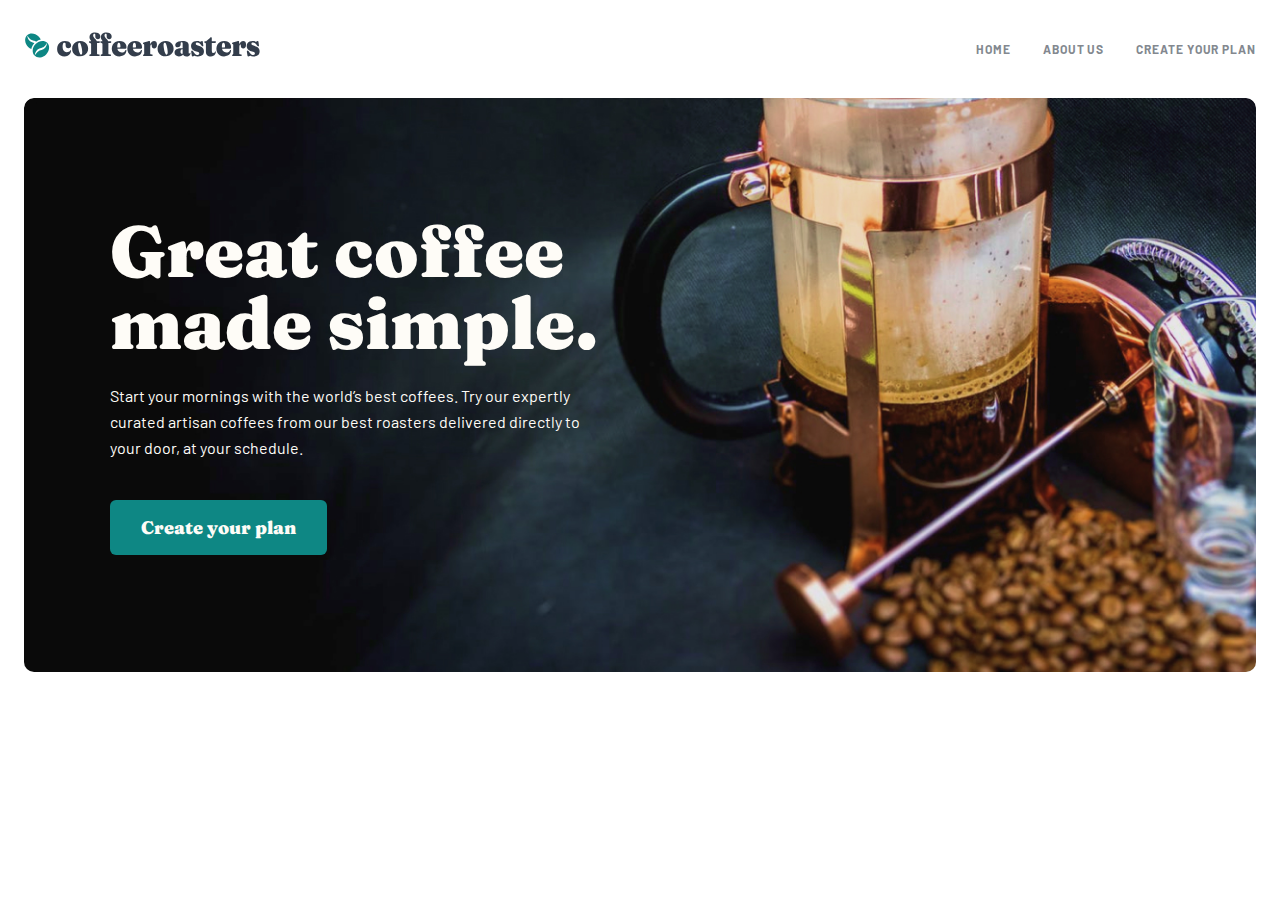
==== index.html @ de9f3d78 "Initial commit" ====
<!DOCTYPE html>
<html lang="en">
<head>
  <meta charset="UTF-8">
  <meta http-equiv="X-UA-Compatible" content="IE=edge">
  <meta name="viewport" content="width=device-width, initial-scale=1.0">
  <title>Coffeeroasters</title>
  <link rel="stylesheet" href="./css/main.css">
</head>
<body>

  <header class="site-header">
    <div class="container">
      <div class="site-header__wrapper">
        <a class="logo" href="./index.html">
          <img class="logo__img" src="./images/logo.svg"
          width="163" height="18" alt="Coffeeroasters's site logo">
        </a>

        <button class="site-header__btn"></button>
        <nav class="sitenav">
          <ul class="sitenav__list">
            <li class="sitenav__item">
              <a class="sitenav__link" href="./index.html">HOME</a>
            </li>
            <li class="sitenav__item">
              <a class="sitenav__link" href="./about.html">ABOUT US</a>
            </li>
            <li class="sitenav__item">
              <a class="sitenav__link" href="./plan.html">Create your plan</a>
            </li>
          </ul>
        </nav>
      </div>
    </div>
  </header>

  <main class="site-main">
    <section class="hero">
      <div class="container">
        <div class="hero__wrapper">
          <div class="hero__info">
            <h1 class="hero__title">
              Great coffee
              made simple.
            </h1>
            <p class="hero__text">
              Start your mornings with the world’s best coffees. Try our expertly curated artisan
              coffees from our best roasters delivered directly to your door, at your schedule.
            </p>
            <a class="hero__link" href="#">Create your plan</a>
          </div>
        </div>
      </div>
    </section>
  </main>

</body>
</html>
---- css/main.css ----
:root{
  --hero-title-cl:#FEFCF7;
  --text-cl: #333D4B;
}


/* fraunces-900 - latin */
@font-face {
  font-family: "Fraunces";
  font-weight: 900;
  src: url("../fonts/fraunces-v23-latin-900.woff2") format("woff2"), /* Chrome 26+, Opera 23+, Firefox 39+ */
  url("../fonts/fraunces-v23-latin-900.woff") format("woff"); /* Chrome 6+, Firefox 3.6+, IE 9+, Safari 5.1+ */
}

/* barlow-regular - latin */
@font-face {
  font-family: "Barlow";
  font-weight: 400;
  src: url("../fonts/barlow-v12-latin-regular.woff2") format("woff2"), /* Chrome 26+, Opera 23+, Firefox 39+ */
  url("../fonts/barlow-v12-latin-regular.woff") format("woff"); /* Chrome 6+, Firefox 3.6+, IE 9+, Safari 5.1+ */
}
/* barlow-700 - latin */
@font-face {
  font-family: "Barlow";
  font-weight: 700;
  src: url("../fonts/barlow-v12-latin-700.woff2") format("woff2"), /* Chrome 26+, Opera 23+, Firefox 39+ */
  url("../fonts/barlow-v12-latin-700.woff") format("woff"); /* Chrome 6+, Firefox 3.6+, IE 9+, Safari 5.1+ */
}

*{
  box-sizing: border-box;
}

html{
  height: 100%;
}

img{
  display: block;
  height: auto;
}

body{
  display: flex;
  flex-direction: column;
  height: 100%;
  margin: 0;
  padding: 0;
}


.visually-hidden {
  position: absolute;
  width: 1px;
  height: 1px;
  margin: -1px;
  padding: 0;
  border: 0;
  white-space: nowrap;
  clip-path: inset(100%);
  clip: rect(0 0 0 0);
  overflow: hidden;
}

/* CONTAINER */

.container{
  width: 100%;
  max-width: 1340px;
  margin: 0 auto;
  padding: 0 24px;
}

ul{
  margin: 0;
  padding: 0;
  list-style: none;
}

/* STICKY-FOOTER */
.site-main{
  flex-grow: 1;
}

/* header start */
.site-header{
  padding: 32px 0 40px 0;
}

.site-header__wrapper{
  display: flex;
  align-items: flex-end;
  justify-content: space-between;
}

.site-header__btn{
  width: 16px;
  height: 15px;
  background-image: url("../images/hamburger.svg");
  background-color: transparent;
  border: 0;
}

.sitenav{
  display: none;
}

.sitenav__list{
  display: flex;
  align-items: center;
  flex-wrap: wrap;
}

.sitenav__item:not(:last-child){
  margin-right: 32px;
}

.sitenav__link{
  font-family: "Barlow", "Arial", sans-serif;
  font-style: normal;
  font-weight: 700;
  font-size: 12px;
  line-height: 15px;
  letter-spacing: 0.923077px;
  text-transform: uppercase;
  color: #83888F;
  text-decoration: none;
}

/* header start */

.hero__wrapper{
  padding: 100px 0;
  color: var(--hero-title-cl);
  background-image: url("../images/ml-hero-bgimg.jpg");
  background-size: cover;
  border-radius: 10px;
}

.hero__info{
  text-align: center;
  max-width: 327px;
  padding:0 6px;
  margin: 0 auto;
}

.hero__title{
  margin: 0;
  margin-bottom: 24px;
  font-family: 'Fraunces', "Times New Roman", serif;
  font-weight: 900;
  font-size: 40px;
  line-height: 40px;
}

.hero__text{
  margin: 0;
  margin-bottom: 39px;
  font-family: "Barlow", "Arial", sans-serif;
  font-weight: 400;
  font-size: 15px;
  line-height: 25px;
}

.hero__link{
  display: inline-block;
  padding: 15px 31px;
  font-family: 'Fraunces', "Times New Roman", serif;
  font-weight: 900;
  font-size: 18px;
  line-height: 25px;
  color: var(--hero-title-cl);
  background-color: #0E8784;
  border-radius: 6px;
  text-decoration: none;
}

@media only screen and (min-width: 400px){
  .hero__wrapper{
    padding: 104px 0;
    background-image: url("../images/tl-hero-bgimg.jpg");
  }
}

@media only screen and (min-width: 600px){

  .hero__wrapper{
    padding: 104px 0;
    color: var(--hero-title-cl);
    background-image: url("../images/tl-hero-bgimg.jpg");
  }

  .logo__img{
    min-width: 236px;
    height: 26px;
  }

  .site-header__btn{
    display: none;
  }

  .sitenav{
    display: block;
  }

  .hero__info{
    min-width: 398px;
    margin-left: 58px;
    text-align: left;
    padding: 0;
  }

  .hero__title{
    font-size: 48px;
    line-height: 48px;
  }

}

@media only screen and (min-width: 768px){
  .hero__wrapper{
    padding: 117px 0;
    background-image: url("../images/ds-hero-bgimg.jpg");
  }

  .hero__info{
    max-width: 493px;
    margin-left: 86px;
  }

  .hero__title{
    font-size: 72px;
    line-height: 72px;
  }

  .hero__text{
    font-size: 16px;
    line-height: 26px;
  }
}
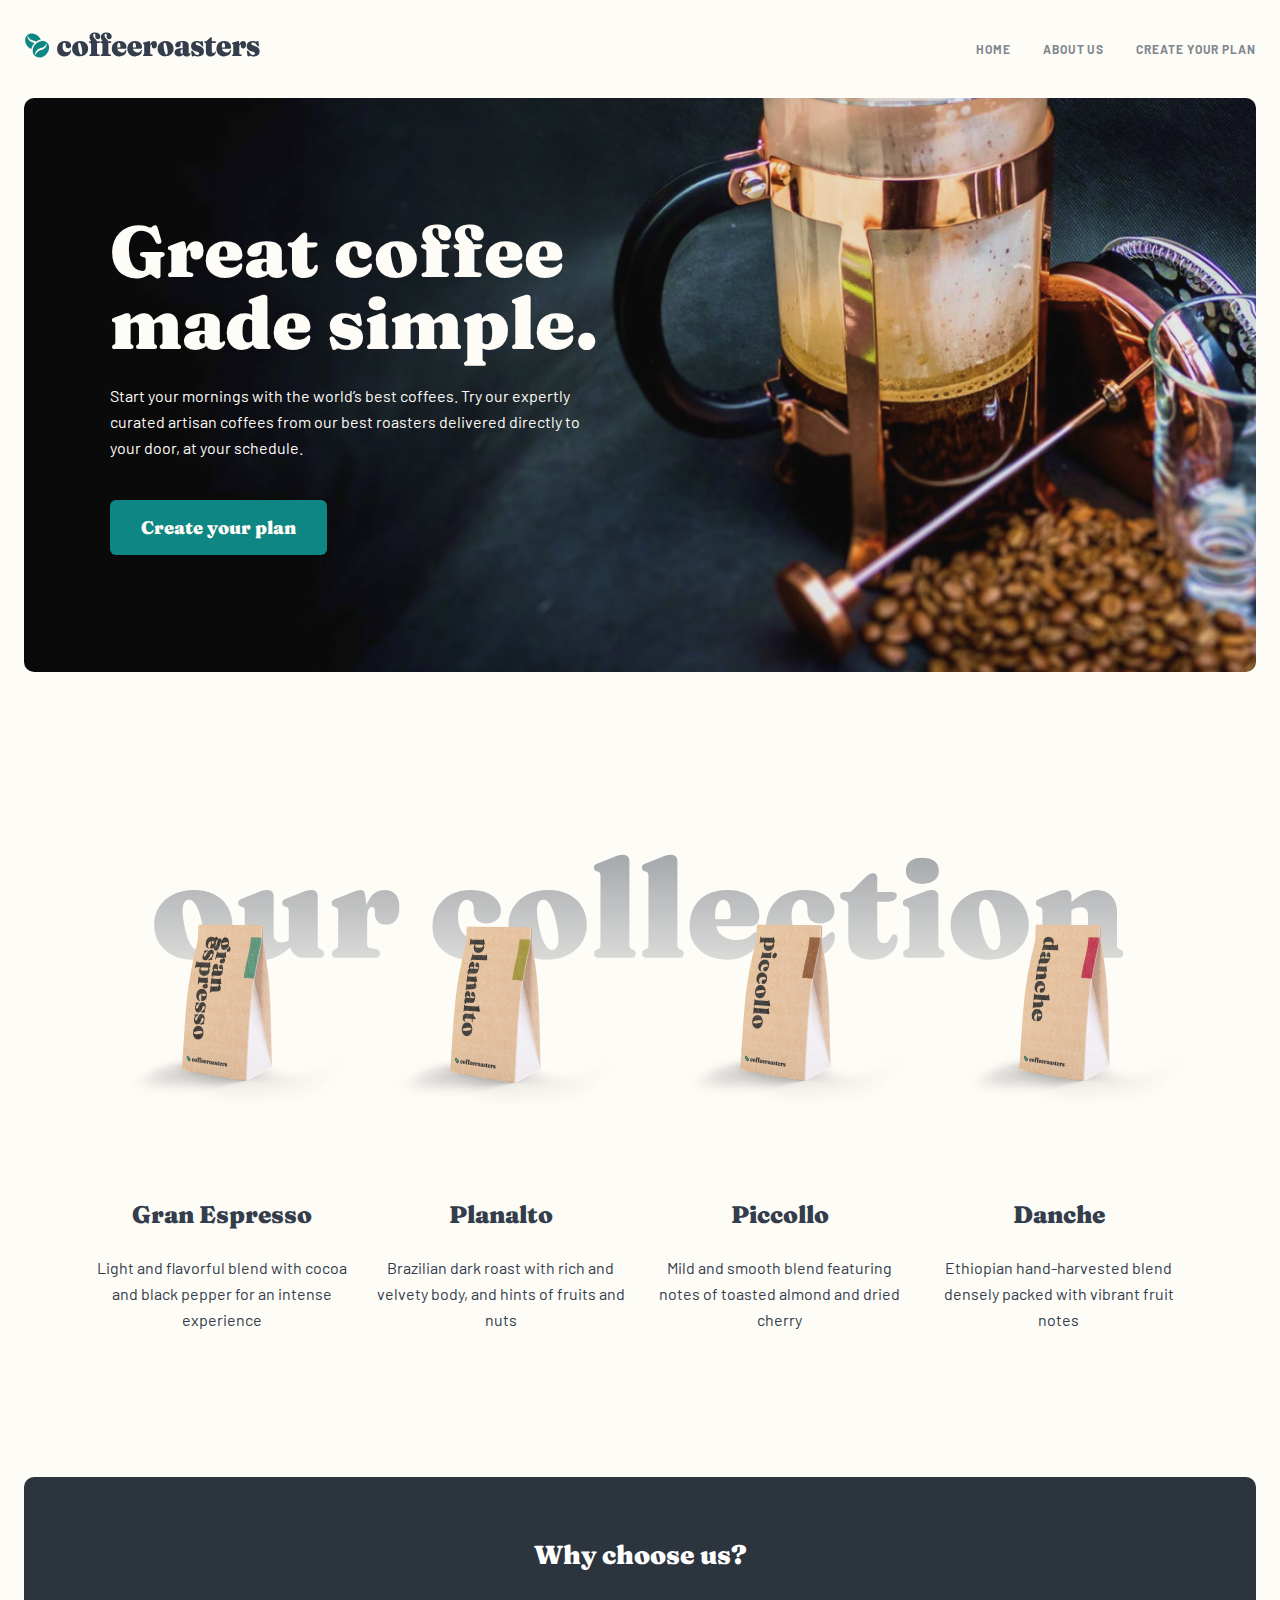
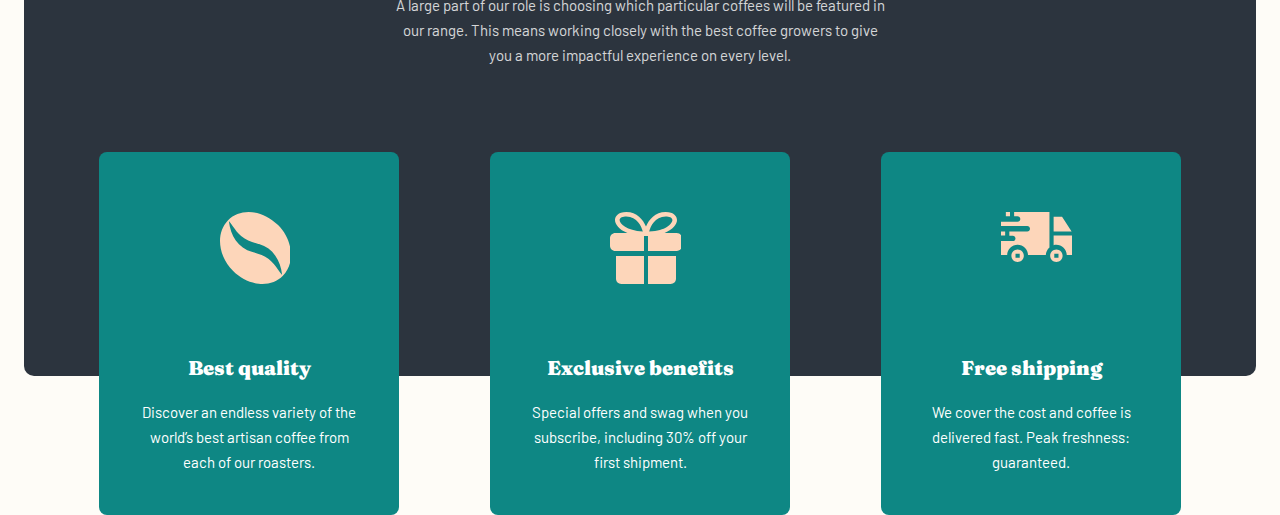
==== commit 4c6a9eac: "Add collection section" ====
--- a/index.html
+++ b/index.html
@@ -53,7 +53,103 @@
         </div>
       </div>
     </section>
+
+    <section class="collection">
+      <div class="container">
+        <ul class="collection__list">
+          <li class="collection__item">
+            <div class="collection__box">
+              <h2 class="collection__title">
+                Gran Espresso
+              </h2>
+              <p class="collection__text">
+                Light and flavorful blend with cocoa and black pepper for an intense experience
+              </p>
+            </div>
+          </li>
+          <li class="collection__item">
+            <div class="collection__box">
+              <h2 class="collection__title">
+                Planalto
+              </h2>
+              <p class="collection__text">
+                Brazilian dark roast with rich and velvety body, and hints of fruits and nuts
+              </p>
+            </div>
+          </li>
+          <li class="collection__item">
+            <div class="collection__box">
+              <h2 class="collection__title">
+                Piccollo
+              </h2>
+              <p class="collection__text">
+                Mild and smooth blend featuring notes of toasted almond and dried cherry
+              </p>
+            </div>
+          </li>
+          <li class="collection__item">
+            <div class="collection__box">
+              <h2 class="collection__title">
+                Danche
+              </h2>
+              <p class="collection__text">
+                Ethiopian hand-harvested blend densely packed with vibrant fruit notes
+              </p>
+            </div>
+          </li>
+        </ul>
+      </div>
+    </section>
+
+    <section class="choose">
+      <div class="container">
+        <div class="choose__box">
+          <div class="choose__info">
+            <h2 class="choose__title">
+              Why choose us?
+            </h2>
+            <p class="choose__text">
+              A large part of our role is choosing which particular coffees will be featured  in our range. This means working closely with the best coffee growers to give you a more impactful experience on every level.
+            </p>
+          </div>
+          <ul class="choose__list">
+            <li class="choose__item item">
+              <div class="item__box">
+                <h3 class="item__title">
+                  Best quality
+                </h3>
+                <p class="item__text">
+                  Discover an endless variety of the world’s best artisan coffee from each of our roasters.
+                </p>
+              </div>
+            </li>
+            <li class="choose__item item">
+              <div class="item__box">
+                <h3 class="item__title">
+                  Exclusive benefits
+                </h3>
+                <p class="item__text">
+                  Special offers and swag when you subscribe, including 30% off your first shipment.
+                </p>
+              </div>
+            </li>
+            <li class="choose__item item">
+              <div class="item__box">
+                <h3 class="item__title">
+                  Free shipping
+                </h3>
+                <p class="item__text">
+                  We cover the cost and coffee is delivered fast. Peak freshness: guaranteed.
+                </p>
+              </div>
+            </li>
+          </ul>
+        </div>
+      </div>
+    </section>
   </main>
+
+  <script src="./js/main.js"></script>
 
 </body>
 </html>--- a/css/main.css
+++ b/css/main.css
@@ -49,6 +49,7 @@
   height: 100%;
   margin: 0;
   padding: 0;
+  background-color: #FEFCF7;
 }
 
 
@@ -65,6 +66,11 @@
   overflow: hidden;
 }
 
+ul{
+  padding: 0;
+  margin: 0;
+}
+
 /* CONTAINER */
 
 .container{
@@ -87,6 +93,7 @@
 
 /* header start */
 .site-header{
+  position: relative;
   padding: 32px 0 40px 0;
 }
 
@@ -97,15 +104,28 @@
 }
 
 .site-header__btn{
+  /* display: inline-block; */
   width: 16px;
   height: 15px;
   background-image: url("../images/hamburger.svg");
+  background-repeat: no-repeat;
   background-color: transparent;
   border: 0;
 }
 
 .sitenav{
   display: none;
+}
+
+.site-header--open .sitenav{
+  position: absolute;
+  top:100%;
+  left: 0;
+  width: 100%;
+  display: block;
+  padding-top: 40px;
+  padding-bottom: 365px;
+  background-image: linear-gradient(0deg, rgba(254, 252, 247, 0.504981) 0%, #FEFCF7 55.94%);
 }
 
 .sitenav__list{
@@ -119,7 +139,7 @@
 }
 
 .sitenav__link{
-  font-family: "Barlow", "Arial", sans-serif;
+  font-family: 'Barlow';
   font-style: normal;
   font-weight: 700;
   font-size: 12px;
@@ -130,6 +150,39 @@
   text-decoration: none;
 }
 
+.site-header--open .sitenav__list{
+  display: flex;
+  align-items: center;
+  flex-direction: column;
+  flex-wrap: wrap;
+  margin: 0 auto;
+}
+
+.site-header--open .sitenav__item{
+  display: inline-block;
+  text-align: center;
+}
+
+.site-header--open .sitenav__item:not(:last-child){
+  margin-right: 0;
+  margin-bottom: 32px;
+}
+
+.site-header--open .sitenav__link{
+  font-family: 'Fraunces', "Times New Roman", serif;
+  font-style: normal;
+  font-weight: 900;
+  font-size: 24px;
+  line-height: 32px;
+  text-transform: uppercase;
+  color: var(--text-cl);
+  text-decoration: none;
+}
+
+.site-header--open .site-header__btn{
+  background-image: url("../images/close.svg");
+}
+
 /* header start */
 
 .hero__wrapper{
@@ -152,7 +205,7 @@
   margin-bottom: 24px;
   font-family: 'Fraunces', "Times New Roman", serif;
   font-weight: 900;
-  font-size: 40px;
+  font-size: 35px;
   line-height: 40px;
 }
 
@@ -178,10 +231,211 @@
   text-decoration: none;
 }
 
+.collection{
+  padding: 120px 0;
+  background-image: url("../images/collection-text.svg");
+  background-position: calc(50%) calc(50% - 565px);
+  background-size: 375px 72px;
+  background-repeat: no-repeat;
+}
+
+.collection__list{
+  display: flex;
+  align-items: center;
+  flex-direction: column;
+  max-width: 282px;
+  margin: 0 auto;
+  padding-top: 85px;
+  text-align: center;
+}
+
+.collection__item{
+  position: relative;
+  padding-top: 175px;
+}
+
+.collection__item::before{
+  position: absolute;
+  top: calc(50% - 107px);
+  left: calc(50% - 100px);
+  background-repeat: no-repeat;
+  width: 200px;
+  height: 151px;
+  content: "";
+}
+
+.collection__item:nth-child(1)::before{
+  background-image: url("../images/espresso.png");
+  background-repeat: no-repeat;
+}
+
+.collection__item:nth-child(2)::before{
+  background-image: url("../images/planalto.png");
+  background-repeat: no-repeat;
+}
+
+.collection__item:nth-child(3)::before{
+  background-image: url("../images/picollo.png");
+  background-repeat: no-repeat;
+}
+
+.collection__item:nth-child(4)::before{
+  background-image: url("../images/danche.png");
+  background-repeat: no-repeat;
+}
+
+.collection__box{
+  margin-top: 24px;
+}
+
+.collection__title{
+  margin: 0;
+  margin-top: 0px;
+  margin-bottom: 16px;
+  font-family: 'Fraunces', "Times New Roman", serif;
+  font-weight: 900;
+  font-size: 24px;
+  line-height: 32px;
+  color: var(--text-cl);
+}
+
+.collection__text{
+  margin: 0;
+  font-family: "Barlow", "Arial", sans-serif;
+  font-weight: 400;
+  font-size: 15px;
+  line-height: 25px;
+  color: var(--text-cl);
+}
+
+.choose__box{
+  position: relative;
+  max-width: 279px;
+  margin: 0 auto;
+  padding: 64px 24px 700px 24px;
+  color: #fff;
+  background-color: #2C343E;
+  border-radius: 10px;
+}
+
+.choose__info{
+  text-align: center;
+  margin: 0 auto;
+}
+
+.choose__title{
+  margin: 0;
+  margin-bottom: 24px;
+  font-family: 'Fraunces', "Times New Roman", serif;
+  font-weight: 900;
+  font-size: 26px;
+  line-height: 28px;
+}
+
+.choose__text{
+  margin: 0;
+  font-family: "Barlow", "Arial", sans-serif;
+  font-weight: 400;
+  font-size: 12px;
+  line-height: 25px;
+  opacity: 0.8;
+}
+
+.choose__list{
+  position: absolute;
+  top: 305px;
+  display: flex;
+  align-items: center;
+  flex-direction: column;
+  right: 0;
+  left: 0;
+}
+
+.choose__item{
+  position: relative;
+  display: flex;
+  flex-direction: column;
+  align-items: center;
+  max-width: 260px;
+  margin: 0 auto;
+  padding: 200px 33px 51px 33px;
+  background-color: #0E8784;
+  border-radius: 8px;
+  text-align: center;
+}
+
+.choose__item:not(:last-child){
+  margin-bottom: 24px;
+}
+
+.choose__item::before{
+  position: absolute;
+  top: 72px;
+  width: 71px;
+  height: 72px;
+  background-repeat: no-repeat;
+  content: "";
+}
+
+.choose__item:nth-child(1)::before{
+  background-image: url("../images/coffee-bean-ml.svg");
+}
+
+.choose__item:nth-child(2)::before{
+  background-image: url("../images/ml-price.svg");
+}
+
+.choose__item:nth-child(3)::before{
+  background-image: url("../images/delivery.svg");
+}
+
+.item__title{
+  margin: 0;
+  margin-top: 0px;
+  margin-bottom: 24px;
+  font-family: 'Fraunces', "Times New Roman", serif;
+  font-weight: 900;
+  font-size: 20px;
+  line-height: 32px;
+  color:#fff;
+}
+
+.item__text{
+  margin: 0;
+  font-family: "Barlow", "Arial", sans-serif;
+  font-weight: 400;
+  font-size: 15px;
+  line-height: 25px;
+}
+
+@media only screen and (min-width: 370px){
+  .hero__info{
+    padding: 0 20px;
+  }
+
+  .hero__title{
+    font-size: 40px;
+  }
+}
+
 @media only screen and (min-width: 400px){
   .hero__wrapper{
     padding: 104px 0;
     background-image: url("../images/tl-hero-bgimg.jpg");
+    background-position: center;
+  }
+
+  .hero__info{
+    padding: 0 20px;
+  }
+
+  .choose__box{
+    max-width: 570px;
+    margin: 0 auto;
+  }
+
+  .choose__item{
+    max-width: 300px;
   }
 }
 
@@ -191,6 +445,7 @@
     padding: 104px 0;
     color: var(--hero-title-cl);
     background-image: url("../images/tl-hero-bgimg.jpg");
+    background-position: center;
   }
 
   .logo__img{
@@ -205,6 +460,42 @@
   .sitenav{
     display: block;
   }
+
+  .site-header--open .sitenav{
+    position: static;
+    display: block;
+    padding: 0;
+    background-image: none;
+  }
+
+  .site-header--open .sitenav__list{
+    display: flex;
+    justify-content: space-between;
+    align-items: center;
+    flex-direction: row;
+    flex-wrap: wrap;
+    margin: 0;
+    margin-left: auto;
+    max-width: 283px;
+  }
+
+  .site-header--open .sitenav__item:not(:last-child){
+    margin-right: 32px;
+    margin-bottom: 0;
+  }
+
+  .site-header--open .sitenav__link{
+    font-family: 'Barlow';
+    font-style: normal;
+    font-weight: 700;
+    font-size: 12px;
+    line-height: 15px;
+    letter-spacing: 0.923077px;
+    text-transform: uppercase;
+    color: #83888F;
+    text-decoration: none;
+  }
+
 
   .hero__info{
     min-width: 398px;
@@ -218,17 +509,262 @@
     line-height: 48px;
   }
 
+
+  .collection{
+    padding-top: 252px;
+    padding-bottom: 144px;
+    background-image: url("../images/collection-text.svg");
+    background-position: calc(50%) calc(50% - 360px);
+    background-size: contain;
+    background-repeat: no-repeat;
+  }
+
+  .collection__list{
+    display: block;
+    align-items: center;
+    justify-content: space-between;
+    flex-direction: row;
+    max-width: 573px;
+    margin: 0 auto;
+    padding: 0;
+    text-align: center;
+  }
+
+  .collection__item{
+    position: relative;
+    display: flex;
+    align-items: center;
+    text-align: left;
+    width: 282px;
+    margin-left: auto;
+    margin-right: 0;
+    padding-top: 0;
+  }
+
+  .collection__item:not(:last-child){
+    margin-bottom: 119px;
+  }
+
+  .collection__item::before{
+    position: absolute;
+    top: calc(50% - 90px);
+    left: calc(50% - 435px);
+    background-repeat: no-repeat;
+    width: 256px;
+    height: 193px;
+    margin-right: 35px;
+    content: "";
+  }
+
+  .collection__item:nth-child(1)::before{
+    background-image: url("../images/espresso-tl.png");
+    background-repeat: no-repeat;
+  }
+
+  .collection__item:nth-child(2)::before{
+    top: calc(50% - 85px);
+    left: calc(50% - 420px);
+    background-image: url("../images/planalto-tl.png");
+    background-repeat: no-repeat;
+    background-size: 235px 178px;
+  }
+
+  .collection__item:nth-child(3)::before{
+    background-image: url("../images/picollo-tl.png");
+    background-repeat: no-repeat;
+  }
+
+  .collection__item:nth-child(4)::before{
+    background-image: url("../images/danche-tl.png");
+    background-repeat: no-repeat;
+  }
+
+  .collection__box{
+    width: 282px;
+    margin-top: 0;
+  }
+
+  .collection__title{
+    margin-top: 0;
+    margin-bottom: 24px;
+  }
+
+
+  .choose__box{
+    position: relative;
+    max-width: 688px;
+    margin: 0 auto;
+    padding: 64px 24px 375px 24px;
+    color: #fff;
+    background-color: #2C343E;
+    border-radius: 10px;
+  }
+
+  .choose__info{
+    text-align: center;
+    max-width: 500px;
+  }
+
+  .choose__title{
+    margin: 0;
+    margin-bottom: 24px;
+    font-family: 'Fraunces', "Times New Roman", serif;
+    font-weight: 900;
+    font-size: 26px;
+    line-height: 28px;
+  }
+
+  .choose__text{
+    margin: 0;
+    font-family: "Barlow", "Arial", sans-serif;
+    font-weight: 400;
+    font-size: 12px;
+    line-height: 25px;
+    opacity: 0.8;
+  }
+
+  .choose__list{
+    position: absolute;
+    top: 255px;
+    display: flex;
+    align-items: center;
+    flex-direction: column;
+    right: 0;
+    left: 0;
+  }
+
+  .choose__item{
+    position: relative;
+    display: flex;
+    flex-direction: column;
+    align-items: center;
+    max-width: 570px;
+    margin: 0 auto;
+    padding: 41px 28px 41px 150px;
+    background-color: #0E8784;
+    border-radius: 8px;
+    text-align: center;
+  }
+
+  .choose__item:not(:last-child){
+    margin-bottom: 24px;
+  }
+
+  .choose__item::before{
+    position: absolute;
+    top: 72px;
+    left: 40px;
+    width: 71px;
+    height: 72px;
+    background-repeat: no-repeat;
+    content: "";
+  }
+
+  .choose__item:nth-child(1)::before{
+    background-image: url("../images/coffee-bean-ml.svg");
+  }
+
+  .choose__item:nth-child(2)::before{
+    background-image: url("../images/ml-price.svg");
+  }
+
+  .choose__item:nth-child(3)::before{
+    background-image: url("../images/delivery.svg");
+  }
+
+  .item__box{
+    max-width: 300px;
+    text-align: left;
+  }
+
+  .item__title{
+    margin: 0;
+    margin-top: 0px;
+    margin-bottom: 24px;
+    font-family: 'Fraunces', "Times New Roman", serif;
+    font-weight: 900;
+    font-size: 20px;
+    line-height: 32px;
+    color:#fff;
+  }
+
+  .item__text{
+    margin: 0;
+    font-family: "Barlow", "Arial", sans-serif;
+    font-weight: 400;
+    font-size: 15px;
+    line-height: 25px;
+  }
+
 }
 
 @media only screen and (min-width: 768px){
+
+  .choose__box{
+    max-width: 688px;
+    padding: 64px 24px 368px 24px;
+    color: #fff;
+    background-color: #2C343E;
+    border-radius: 10px;
+  }
+
+  .choose__title{
+    font-size: 26px;
+    line-height: 28px;
+  }
+
+  .choose__text{
+    font-size: 15px;
+    line-height: 25px;
+  }
+
+  .choose__list{
+    top: 275px;
+  }
+
+  .choose__item{
+    max-width: 573px;
+    padding: 41px 48px 41px 180px;
+  }
+
+  .choose__item:not(:last-child){
+    margin-bottom: 24px;
+  }
+
+  .choose__item::before{
+    top: 60px;
+    left: 50px;
+  }
+
+
+  .item__box{
+    max-width: 344px;
+  }
+
+  .item__title{
+    margin-bottom: 16px;
+    font-size: 20px;
+    line-height: 32px;
+  }
+
+  .item__text{
+    font-size: 15px;
+    line-height: 25px;
+  }
+
+}
+
+@media only screen and (min-width: 1024px){
   .hero__wrapper{
     padding: 117px 0;
     background-image: url("../images/ds-hero-bgimg.jpg");
+    background-position: center;
   }
 
   .hero__info{
     max-width: 493px;
     margin-left: 86px;
+    text-align: left;
   }
 
   .hero__title{
@@ -240,4 +776,151 @@
     font-size: 16px;
     line-height: 26px;
   }
-}
+
+  .collection{
+    padding-top: 252px;
+    padding-bottom: 144px;
+    background-image: url("../images/collection-text.svg");
+    background-position: calc(50%) calc(50% - 375px);
+    background-size: contain;
+    background-repeat: no-repeat;
+  }
+
+
+  .collection__list{
+    display: flex;
+    align-items: center;
+    justify-content: center;
+    flex-wrap: wrap;
+    max-width: 1111px;
+    margin: 0 auto;
+    padding-top: 0;
+  }
+
+  .collection__item{
+    position: relative;
+    margin-left: 0;
+    width: 255px;
+    padding-top: 275px;
+    text-align: center;
+  }
+
+  .collection__item::before{
+    position: absolute;
+    top: calc(50% - 220px);
+    left: calc(50% - 120px);
+    width: 255px;
+    height: 193px;
+    margin-right: 0;
+    background-repeat: no-repeat;
+    content: "";
+  }
+
+  .collection__item:not(:last-child){
+    margin-right: 24px;
+    margin-bottom: 0;
+  }
+
+  .collection__item:nth-child(1)::before{
+    background-image: url("../images/espresso-tl.png");
+    background-repeat: no-repeat;
+  }
+
+  .collection__item:nth-child(2)::before{
+    top: calc(50% - 203px);
+    left: calc(50% - 110px);
+    background-image: url("../images/planalto-tl.png");
+    background-repeat: no-repeat;
+    background-size: 235px 178px;
+  }
+
+  .collection__item:nth-child(3)::before{
+    background-image: url("../images/picollo-tl.png");
+    background-repeat: no-repeat;
+  }
+
+  .collection__item:nth-child(4)::before{
+    background-image: url("../images/danche-tl.png");
+    background-repeat: no-repeat;
+  }
+  .collection__box{
+    width: 255px;
+    margin-top: 0;
+  }
+
+  .collection__title{
+    margin-top: 0;
+    margin-bottom: 24px;
+  }
+
+  .collection__text{
+    margin: 0;
+    font-family: "Barlow", "Arial", sans-serif;
+    font-weight: 400;
+    font-size: 16px;
+    line-height: 26px;
+    color: var(--text-cl);
+  }
+
+  .choose__box{
+    max-width: 1280px;
+    padding: 64px 24px 308px 24px;
+    color: #fff;
+    background-color: #2C343E;
+    border-radius: 10px;
+  }
+
+  .choose__title{
+    font-size: 26px;
+    line-height: 28px;
+  }
+
+  .choose__text{
+    font-size: 15px;
+    line-height: 25px;
+  }
+
+  .choose__list{
+    flex-direction: row;
+    top: 275px;
+  }
+
+  .choose__item{
+    max-width: 300px;
+    padding: 200px 40px 40px 40px;
+  }
+
+  .choose__item:not(:last-child){
+    margin-right: 16px;
+    margin-bottom: 0px;
+  }
+
+  .choose__item::before{
+    top: 60px;
+    left:120px;
+  }
+
+
+  .item__box{
+    max-width: 255px;
+    text-align: center;
+  }
+
+  .item__title{
+    margin-bottom: 16px;
+    font-size: 20px;
+    line-height: 32px;
+  }
+
+  .item__text{
+    font-size: 15px;
+    line-height: 25px;
+  }
+
+}
+
+@media only screen and (min-width: 1068px){
+  .collection{
+    background-position: calc(50%) calc(50% - 165px);
+  }
+}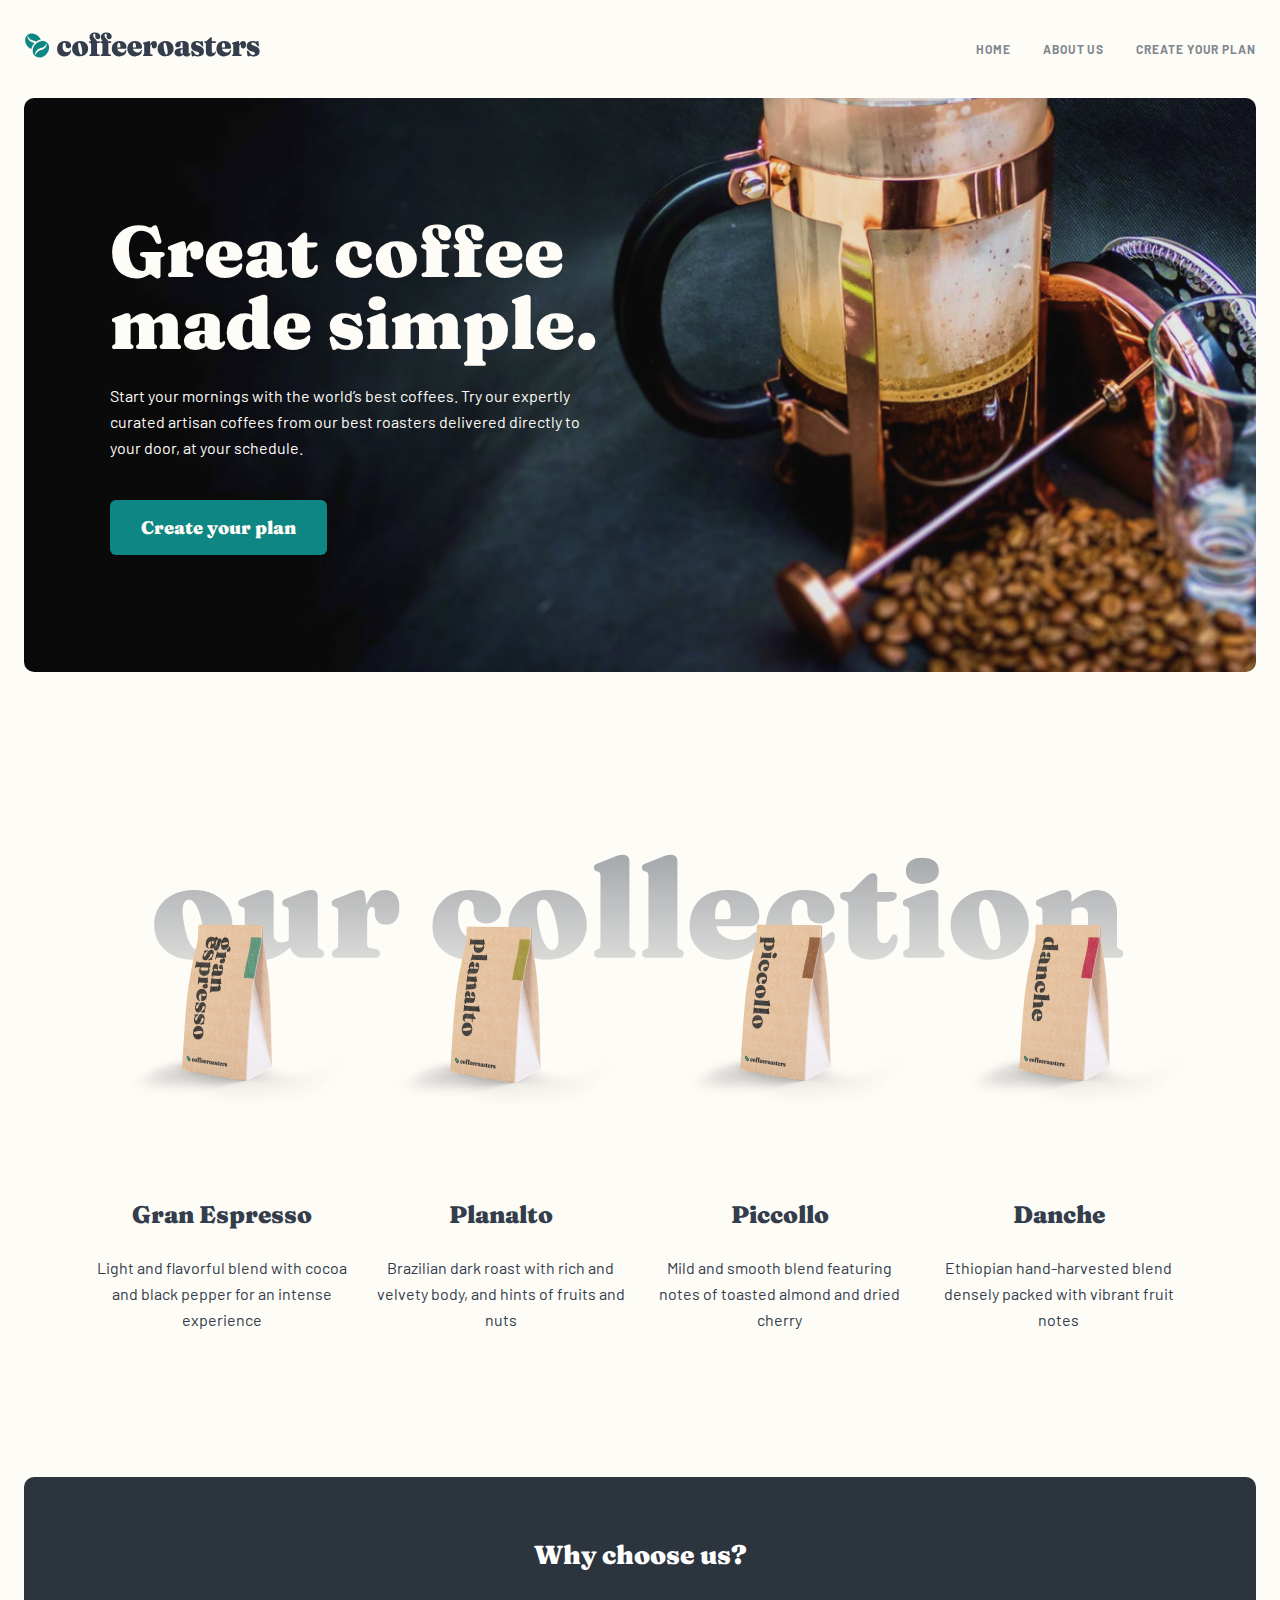
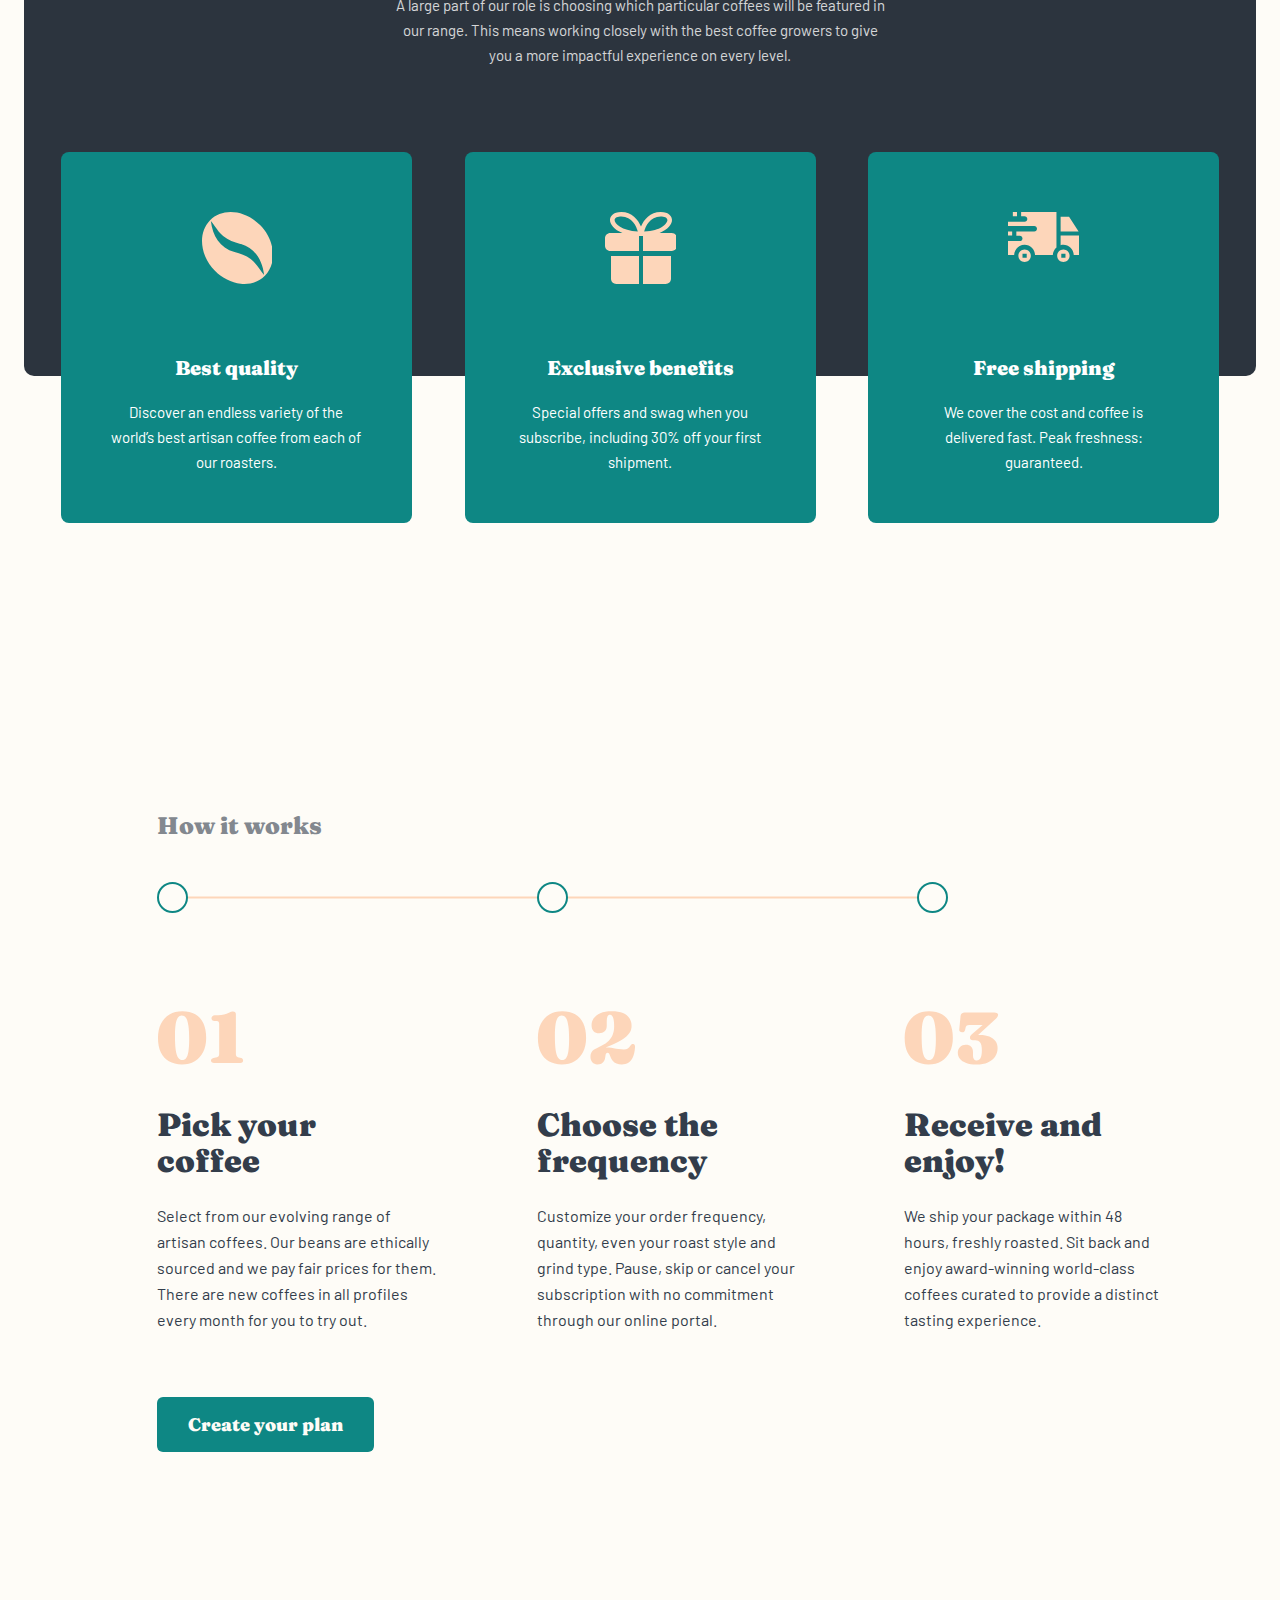
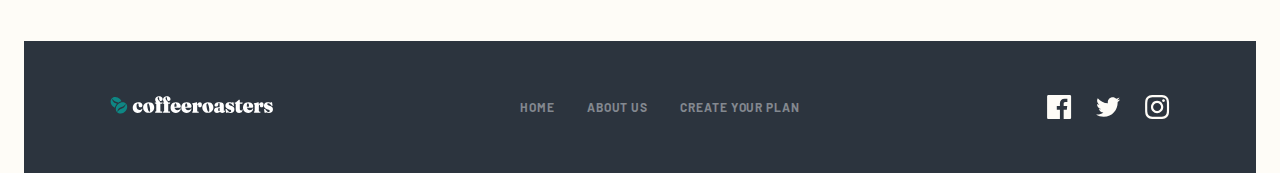
==== commit dd9fb0ed: "Add footer" ====
--- a/index.html
+++ b/index.html
@@ -48,7 +48,7 @@
               Start your mornings with the world’s best coffees. Try our expertly curated artisan
               coffees from our best roasters delivered directly to your door, at your schedule.
             </p>
-            <a class="hero__link" href="#">Create your plan</a>
+            <a class="link" href="#">Create your plan</a>
           </div>
         </div>
       </div>
@@ -147,7 +147,100 @@
         </div>
       </div>
     </section>
+
+    <section class="work">
+      <div class="container">
+        <div class="work__wrapper">
+          <div class="work__title-box">
+            <h2 class="work__title">
+              How it works
+            </h2>
+          </div>
+          <div class="work__bf"></div>
+          <ul class="work__list">
+            <li class="work__item">
+              <div class="work__titlebox">
+                <h3 class="work__item-title">
+                  Pick your coffee
+                </h3>
+              </div>
+
+              <p class="work__item-text">
+                Select from our evolving range of artisan coffees. Our beans are ethically sourced and  we pay fair prices for them. There are new coffees in all profiles every month for you to try out.
+              </p>
+            </li>
+            <li class="work__item">
+              <div class="work__titlebox">
+                <h3 class="work__item-title">
+                  Choose the frequency
+                </h3>
+              </div>
+
+              <p class="work__item-text">
+                Customize your order frequency, quantity, even your roast style and grind type. Pause, skip or cancel your subscription with no commitment through our online portal.
+              </p>
+            </li>
+            <li class="work__item">
+              <div class="work__titlebox">
+                <h3 class="work__item-title">
+                  Receive and enjoy!
+                </h3>
+              </div>
+              <p class="work__item-text">
+                We ship your package within 48 hours, freshly roasted. Sit back and enjoy award-winning
+                world-class coffees curated to provide a distinct tasting experience.
+              </p>
+            </li>
+          </ul>
+          <a class="link" href="#">Create your plan</a>
+        </div>
+      </div>
+    </section>
   </main>
+
+  <footer class="site-footer">
+    <div class="container">
+      <div class="footer-box">
+        <div class="footer-wrapper">
+          <a class="logo logo--ft" href="./index.html">
+            <svg width="163" height="18" viewBox="0 0 163 18" fill="none" xmlns="http://www.w3.org/2000/svg">
+              <path fill-rule="evenodd" clip-rule="evenodd" d="M52.2506 16.1334C52.2506 16.4844 52.0742 16.6598 51.7215 16.6598H45.5076C45.3575 16.6598 45.2355 16.6159 45.1417 16.5282C45.0479 16.4405 45.001 16.3165 45.001 16.1563C45.001 16.019 45.0329 15.9084 45.0967 15.8245C45.1605 15.7405 45.2599 15.6719 45.395 15.6185L45.8791 15.4697C45.9991 15.4316 46.093 15.3591 46.1605 15.2523C46.228 15.1455 46.2618 14.9929 46.2618 14.7946V8.18047C46.2618 8.07367 46.2355 7.98403 46.183 7.91156C46.1305 7.83909 46.0329 7.77233 45.8903 7.7113L45.2374 7.49389C45.0648 7.40997 44.941 7.32033 44.8659 7.22497C44.7909 7.12961 44.7534 7.01328 44.7534 6.87596C44.7534 6.73864 44.8003 6.62612 44.8941 6.53839L44.9309 6.50754C45.0208 6.44037 45.138 6.40679 45.2824 6.40679H46.2703L46.2625 6.33992C46.2414 6.20618 46.1886 6.0778 46.1042 5.95479C45.9916 5.79077 45.8641 5.60577 45.7215 5.3998C45.5789 5.19382 45.4513 4.94779 45.3387 4.66172C45.2262 4.37564 45.1699 4.02281 45.1699 3.60323C45.1699 2.60387 45.5076 1.80476 46.183 1.2059C46.8584 0.607045 47.8191 0.307617 49.0648 0.307617C49.8679 0.307617 50.5339 0.437306 51.063 0.696683C51.5921 0.95606 51.9879 1.30126 52.2506 1.73228C52.5133 2.16331 52.6446 2.63438 52.6446 3.14551C52.6446 3.74818 52.4889 4.20018 52.1774 4.50151C51.866 4.80285 51.4664 4.95352 50.9786 4.95352C50.4382 4.95352 50.0029 4.77806 49.6727 4.42713C49.3425 4.07621 49.1774 3.61086 49.1774 3.03108V2.01264C49.1774 1.74563 49.1249 1.54919 49.0198 1.42332C48.9147 1.29745 48.7534 1.23451 48.5358 1.23451C48.2581 1.23451 48.0479 1.32987 47.9054 1.52059C47.7628 1.7113 47.6915 1.98594 47.6915 2.34449C47.6915 2.71067 47.7759 3.05396 47.9448 3.37437C48.1136 3.69478 48.3219 3.9942 48.5695 4.27265C48.8172 4.5511 49.0648 4.81811 49.3125 5.07367C49.5602 5.32923 49.7684 5.58098 49.9373 5.82891L49.9854 5.90324C50.0766 6.05177 50.1374 6.19961 50.1678 6.34677L50.178 6.40679H51.8454C52.018 6.40679 52.1512 6.44303 52.245 6.5155C52.3388 6.58797 52.3857 6.7005 52.3857 6.85307C52.3857 7.08193 52.2881 7.26884 52.093 7.41378C51.8979 7.55873 51.5902 7.6312 51.1699 7.6312H50.3707V14.7603C50.3707 14.9739 50.4026 15.1379 50.4664 15.2523C50.5301 15.3667 50.6333 15.4354 50.7759 15.4583L51.744 15.607C51.9166 15.6299 52.0442 15.6852 52.1268 15.773C52.2093 15.8607 52.2506 15.9809 52.2506 16.1334ZM30.0853 16.3966C29.4099 16.7247 28.6219 16.8887 27.7213 16.8887C26.7682 16.8887 25.9145 16.6865 25.1603 16.2822C24.4061 15.8779 23.8113 15.2924 23.3761 14.5257C22.9408 13.759 22.7231 12.8264 22.7231 11.7278C22.7231 10.6674 22.9502 9.71957 23.4042 8.88422C23.8582 8.04888 24.4905 7.38899 25.301 6.90457C26.1115 6.42014 27.0571 6.17793 28.1378 6.17793C29.0609 6.17793 29.8395 6.31525 30.4737 6.58988C31.1078 6.86452 31.5919 7.23642 31.9259 7.70558C32.2598 8.17475 32.4268 8.69923 32.4268 9.27901C32.4268 9.88931 32.2523 10.368 31.9033 10.7151C31.5544 11.0622 31.0797 11.2358 30.4793 11.2358C29.8639 11.2358 29.3967 11.0584 29.0778 10.7037C28.7588 10.3489 28.5994 9.86261 28.5994 9.24468V8.51232C28.5994 8.13851 28.5318 7.85625 28.3967 7.66553C28.2617 7.47481 28.0703 7.37945 27.8226 7.37945C27.575 7.37945 27.3517 7.48054 27.1528 7.6827C26.954 7.88486 26.8001 8.1881 26.6913 8.59242C26.5825 8.99675 26.5281 9.49643 26.5281 10.0915C26.5281 10.9459 26.6538 11.663 26.9052 12.2428C27.1566 12.8226 27.4999 13.2574 27.9352 13.5473C28.3705 13.8372 28.8658 13.9821 29.4211 13.9821C29.9765 13.9821 30.4418 13.9001 30.817 13.7361C31.1923 13.5721 31.4812 13.2955 31.6838 12.9065C31.7964 12.7997 31.8846 12.731 31.9484 12.7005C32.0122 12.67 32.0741 12.6547 32.1341 12.6547C32.2092 12.6624 32.2711 12.6986 32.3199 12.7634C32.3686 12.8283 32.3893 12.9294 32.3818 13.0667C32.3217 13.8143 32.0928 14.4742 31.6951 15.0463C31.2973 15.6185 30.7607 16.0686 30.0853 16.3966ZM41.5282 16.1678C40.6839 16.6331 39.7027 16.8658 38.5844 16.8658C37.4963 16.8658 36.5413 16.6388 35.7195 16.1849C34.8977 15.731 34.258 15.1035 33.8002 14.3025C33.3424 13.5015 33.1135 12.5746 33.1135 11.5219C33.1135 10.5149 33.3536 9.60895 33.8339 8.80412C34.3142 7.99929 34.9784 7.36038 35.8265 6.8874C36.6745 6.41442 37.6501 6.17793 38.7533 6.17793C39.849 6.17793 40.8059 6.40679 41.6239 6.86452C42.4419 7.32224 43.0798 7.95542 43.5376 8.76407C43.9954 9.57272 44.2243 10.5072 44.2243 11.5676C44.2243 12.5746 43.986 13.4767 43.5094 14.2739C43.0329 15.0711 42.3725 15.7024 41.5282 16.1678ZM39.44 15.6757C39.2073 15.7215 38.9803 15.6185 38.7589 15.3667C38.5375 15.115 38.3274 14.6916 38.1285 14.0966C37.9297 13.5015 37.7402 12.7196 37.5601 11.7507C37.3874 10.7819 37.2899 9.98467 37.2674 9.35911C37.2449 8.73355 37.2899 8.26057 37.4025 7.94017C37.515 7.61976 37.6876 7.43286 37.9203 7.37945C38.1529 7.33368 38.3799 7.43667 38.6013 7.68842C38.8227 7.94017 39.0347 8.36356 39.2374 8.9586C39.44 9.55364 39.6314 10.3356 39.8115 11.3044C39.9916 12.2733 40.091 13.0724 40.1098 13.7018C40.1286 14.3311 40.0798 14.806 39.9634 15.1264C39.8471 15.4468 39.6726 15.6299 39.44 15.6757ZM59.579 16.6598C59.9317 16.6598 60.1081 16.4844 60.1081 16.1334C60.1081 15.9809 60.0668 15.8607 59.9843 15.773C59.9017 15.6852 59.7741 15.6299 59.6015 15.607L58.6334 15.4583C58.4908 15.4354 58.3876 15.3667 58.3238 15.2523C58.26 15.1379 58.2281 14.9739 58.2281 14.7603V7.6312H59.0274C59.4477 7.6312 59.7554 7.55873 59.9505 7.41378C60.1456 7.26884 60.2432 7.08193 60.2432 6.85307C60.2432 6.7005 60.1963 6.58797 60.1025 6.5155C60.0087 6.44303 59.8754 6.40679 59.7028 6.40679H58.0355L58.0252 6.34677C57.9948 6.19961 57.9341 6.05177 57.8429 5.90324L57.7948 5.82891C57.6259 5.58098 57.4176 5.32923 57.17 5.07367C56.9223 4.81811 56.6747 4.5511 56.427 4.27265C56.1794 3.9942 55.9711 3.69478 55.8022 3.37437C55.6334 3.05396 55.549 2.71067 55.549 2.34449C55.549 1.98594 55.6202 1.7113 55.7628 1.52059C55.9054 1.32987 56.1156 1.23451 56.3932 1.23451C56.6109 1.23451 56.7722 1.29745 56.8773 1.42332C56.9824 1.54919 57.0349 1.74563 57.0349 2.01264V3.03108C57.0349 3.61086 57.2 4.07621 57.5302 4.42713C57.8604 4.77806 58.2957 4.95352 58.836 4.95352C59.3238 4.95352 59.7235 4.80285 60.0349 4.50151C60.3464 4.20018 60.5021 3.74818 60.5021 3.14551C60.5021 2.63438 60.3708 2.16331 60.1081 1.73228C59.8454 1.30126 59.4496 0.95606 58.9205 0.696683C58.3914 0.437306 57.7253 0.307617 56.9223 0.307617C55.6765 0.307617 54.7159 0.607045 54.0405 1.2059C53.3651 1.80476 53.0274 2.60387 53.0274 3.60323C53.0274 4.02281 53.0836 4.37564 53.1962 4.66172C53.3088 4.94779 53.4364 5.19382 53.579 5.3998C53.7215 5.60577 53.8491 5.79077 53.9617 5.95479C54.0461 6.0778 54.0989 6.20618 54.12 6.33992L54.1277 6.40679H53.1399C52.9955 6.40679 52.8783 6.44037 52.7884 6.50754L52.7516 6.53839C52.6577 6.62612 52.6108 6.73864 52.6108 6.87596C52.6108 7.01328 52.6484 7.12961 52.7234 7.22497C52.7985 7.32033 52.9223 7.40997 53.0949 7.49389L53.7478 7.7113C53.8904 7.77233 53.988 7.83909 54.0405 7.91156C54.093 7.98403 54.1193 8.07367 54.1193 8.18047V14.7946C54.1193 14.9929 54.0855 15.1455 54.018 15.2523C53.9504 15.3591 53.8566 15.4316 53.7366 15.4697L53.2525 15.6185C53.1174 15.6719 53.018 15.7405 52.9542 15.8245C52.8904 15.9084 52.8585 16.019 52.8585 16.1563C52.8585 16.3165 52.9054 16.4405 52.9992 16.5282C53.093 16.6159 53.215 16.6598 53.3651 16.6598H59.579ZM68.3933 16.328C67.6654 16.7018 66.8248 16.8887 65.8717 16.8887C64.8211 16.8887 63.898 16.6693 63.1025 16.2307C62.307 15.792 61.686 15.1779 61.2394 14.3884C60.7929 13.5988 60.5696 12.6852 60.5696 11.6477C60.5696 10.5568 60.7854 9.60132 61.2169 8.78123C61.6484 7.96115 62.2732 7.32224 63.0912 6.86452C63.9093 6.40679 64.8924 6.17793 66.0406 6.17793C67.0162 6.17793 67.8568 6.37055 68.5622 6.75581C69.2676 7.14106 69.8099 7.66363 70.1889 8.32351C70.5678 8.9834 70.7573 9.71766 70.7573 10.5263C70.7573 10.8772 70.6635 11.1538 70.4759 11.3559L70.4312 11.4008C70.2462 11.573 69.991 11.6592 69.6654 11.6592H64.5193L64.5304 11.712C64.6669 12.3402 64.9001 12.8433 65.2301 13.2212C65.7929 13.8658 66.5434 14.1881 67.4815 14.1881C68.0819 14.1881 68.6129 14.0508 69.0744 13.7761C69.5359 13.5015 69.8455 13.1201 70.0031 12.6318C70.0932 12.5327 70.1738 12.4659 70.2451 12.4316C70.3164 12.3973 70.3783 12.3801 70.4309 12.3801C70.5059 12.3801 70.5697 12.4106 70.6223 12.4716C70.6748 12.5327 70.7011 12.6357 70.7011 12.7806C70.7011 13.5282 70.4984 14.2129 70.0932 14.8346C69.6879 15.4564 69.1213 15.9542 68.3933 16.328ZM64.4019 10.7419C64.3912 10.5663 64.3858 10.3839 64.3858 10.1945C64.3858 9.47736 64.4383 8.91283 64.5434 8.50088C64.6485 8.08893 64.7836 7.79713 64.9487 7.62548C65.1138 7.45383 65.2976 7.36801 65.5003 7.36801C65.7629 7.36801 66.0087 7.59306 66.2376 8.04315C66.4665 8.49325 66.5809 9.24087 66.5809 10.286C66.5809 10.6064 66.4384 10.7666 66.1532 10.7666H64.4033L64.4019 10.7419ZM79.1552 16.328C78.4272 16.7018 77.5867 16.8887 76.6336 16.8887C75.5829 16.8887 74.6598 16.6693 73.8643 16.2307C73.0688 15.792 72.4478 15.1779 72.0013 14.3884C71.5547 13.5988 71.3315 12.6852 71.3315 11.6477C71.3315 10.5568 71.5472 9.60132 71.9787 8.78123C72.4103 7.96115 73.035 7.32224 73.8531 6.86452C74.6711 6.40679 75.6542 6.17793 76.8024 6.17793C77.778 6.17793 78.6186 6.37055 79.324 6.75581C80.0295 7.14106 80.5717 7.66363 80.9507 8.32351C81.3297 8.9834 81.5192 9.71766 81.5192 10.5263C81.5192 10.8772 81.4254 11.1538 81.2377 11.3559L81.193 11.4008C81.0081 11.573 80.7528 11.6592 80.4272 11.6592H75.2812L75.2922 11.712C75.4287 12.3402 75.662 12.8433 75.9919 13.2212C76.5548 13.8658 77.3052 14.1881 78.2433 14.1881C78.8437 14.1881 79.3747 14.0508 79.8362 13.7761C80.2978 13.5015 80.6073 13.1201 80.7649 12.6318C80.855 12.5327 80.9357 12.4659 81.007 12.4316C81.0783 12.3973 81.1402 12.3801 81.1927 12.3801C81.2678 12.3801 81.3315 12.4106 81.3841 12.4716C81.4366 12.5327 81.4629 12.6357 81.4629 12.7806C81.4629 13.5282 81.2603 14.2129 80.855 14.8346C80.4497 15.4564 79.8831 15.9542 79.1552 16.328ZM75.1637 10.7419C75.153 10.5663 75.1476 10.3839 75.1476 10.1945C75.1476 9.47736 75.2002 8.91283 75.3052 8.50088C75.4103 8.08893 75.5454 7.79713 75.7105 7.62548C75.8756 7.45383 76.0595 7.36801 76.2621 7.36801C76.5247 7.36801 76.7705 7.59306 76.9994 8.04315C77.2283 8.49325 77.3428 9.24087 77.3428 10.286C77.3428 10.6064 77.2002 10.7666 76.915 10.7666H75.1651L75.1637 10.7419ZM88.7519 16.5168C88.6581 16.6121 88.5211 16.6598 88.341 16.6598H82.7124C82.5473 16.6598 82.4179 16.614 82.324 16.5225C82.2302 16.4309 82.1833 16.3051 82.1833 16.1449C82.1833 16.0228 82.2115 15.9217 82.2678 15.8416C82.324 15.7615 82.401 15.6871 82.4985 15.6185L82.7574 15.5155C82.855 15.4697 82.9226 15.3973 82.9601 15.2981C82.9976 15.1989 83.0164 15.0349 83.0164 14.806V8.99293C83.0164 8.80984 82.9957 8.67825 82.9544 8.59814C82.9132 8.51804 82.8438 8.45511 82.7462 8.40933L82.4535 8.375C82.3484 8.31397 82.2715 8.24913 82.2227 8.18047C82.174 8.11181 82.1496 8.02408 82.1496 7.91728C82.1496 7.79522 82.1871 7.68651 82.2621 7.59115C82.3372 7.49579 82.4648 7.41378 82.6449 7.34513L85.8419 6.41823C86.0295 6.34195 86.1871 6.28855 86.3147 6.25803C86.4423 6.22752 86.5511 6.21226 86.6412 6.21226C86.7687 6.21226 86.8644 6.25803 86.9282 6.34958L86.9487 6.38277C87.0013 6.47846 87.0377 6.63141 87.0577 6.84163L87.1434 8.61976L87.1629 8.55412C87.2009 8.43026 87.2428 8.31143 87.2884 8.19764C87.5624 7.51486 87.9245 7.00755 88.3748 6.6757C88.825 6.34385 89.3166 6.17793 89.8494 6.17793C90.4949 6.17793 90.9902 6.39535 91.3354 6.83019C91.6806 7.26502 91.8532 7.92491 91.8532 8.80984C91.8532 9.68715 91.6731 10.3318 91.3129 10.7437C90.9526 11.1557 90.4874 11.3617 89.917 11.3617C89.3616 11.3617 88.9508 11.2205 88.6843 10.9383C88.4179 10.656 88.2772 10.2555 88.2622 9.73673L88.2509 9.27901C88.2434 9.10355 88.2097 8.96623 88.1496 8.86706C88.0896 8.76788 87.992 8.7183 87.8569 8.7183C87.7218 8.7183 87.6036 8.78886 87.5023 8.92999C87.401 9.07113 87.3241 9.28664 87.2716 9.57653C87.219 9.86642 87.1928 10.2364 87.1928 10.6865V14.7145C87.1928 14.9281 87.2265 15.0978 87.2941 15.2237C87.3616 15.3496 87.4667 15.4278 87.6093 15.4583L88.4536 15.6299C88.6112 15.6528 88.7237 15.7119 88.7913 15.8073C88.8588 15.9027 88.8926 16.0152 88.8926 16.1449C88.8926 16.2974 88.8457 16.4214 88.7519 16.5168ZM97.752 16.8658C98.8702 16.8658 99.8514 16.6331 100.696 16.1678C101.54 15.7024 102.2 15.0711 102.677 14.2739C103.154 13.4767 103.392 12.5746 103.392 11.5676C103.392 10.5072 103.163 9.57272 102.705 8.76407C102.247 7.95542 101.609 7.32224 100.791 6.86452C99.9734 6.40679 99.0165 6.17793 97.9208 6.17793C96.8176 6.17793 95.842 6.41442 94.994 6.8874C94.1459 7.36038 93.4818 7.99929 93.0014 8.80412C92.5211 9.60895 92.281 10.5149 92.281 11.5219C92.281 12.5746 92.5099 13.5015 92.9677 14.3025C93.4255 15.1035 94.0652 15.731 94.887 16.1849C95.7088 16.6388 96.6638 16.8658 97.752 16.8658ZM97.9264 15.3667C98.1478 15.6185 98.3749 15.7215 98.6075 15.6757C98.8401 15.6299 99.0146 15.4468 99.131 15.1264C99.2473 14.806 99.2961 14.3311 99.2773 13.7018C99.2585 13.0724 99.1591 12.2733 98.979 11.3044C98.7989 10.3356 98.6075 9.55364 98.4049 8.9586C98.2022 8.36356 97.9902 7.94017 97.7688 7.68842C97.5475 7.43667 97.3204 7.33368 97.0878 7.37945C96.8551 7.43286 96.6825 7.61976 96.57 7.94017C96.4574 8.26057 96.4124 8.73355 96.4349 9.35911C96.4574 9.98467 96.5549 10.7819 96.7276 11.7507C96.9077 12.7196 97.0972 13.5015 97.296 14.0966C97.4949 14.6916 97.7051 15.115 97.9264 15.3667ZM112.319 16.8887C112.949 16.8887 113.467 16.7723 113.872 16.5397C114.277 16.307 114.579 16.0304 114.778 15.71C114.977 15.3896 115.077 15.0959 115.077 14.8289C115.077 14.7145 115.052 14.6191 115.004 14.5428C114.955 14.4665 114.889 14.4284 114.807 14.4284C114.769 14.4284 114.735 14.436 114.705 14.4513C114.675 14.4665 114.649 14.4894 114.626 14.52C114.589 14.6573 114.531 14.7526 114.452 14.806C114.373 14.8594 114.289 14.8861 114.199 14.8861C114.071 14.8861 113.975 14.8423 113.912 14.7545C113.848 14.6668 113.816 14.5505 113.816 14.4055V9.34767C113.816 8.34068 113.476 7.56064 112.797 7.00755C112.118 6.45447 111.054 6.17793 109.606 6.17793C108.48 6.17793 107.54 6.31906 106.786 6.60132C106.032 6.88359 105.465 7.24404 105.086 7.6827C104.707 8.12135 104.517 8.56954 104.517 9.02726C104.517 9.5155 104.658 9.8874 104.94 10.143C105.221 10.3985 105.628 10.5263 106.161 10.5263C106.814 10.5263 107.328 10.3489 107.703 9.9942C108.079 9.63947 108.266 9.17984 108.266 8.61531V7.74563C108.266 7.53203 108.332 7.3661 108.463 7.24786C108.594 7.12961 108.758 7.07049 108.953 7.07049C109.163 7.07049 109.33 7.14869 109.454 7.30507C109.578 7.46146 109.639 7.67316 109.639 7.94017L109.639 11.2758L109.579 11.2628C109.398 11.2277 109.189 11.2077 108.95 11.2027L108.829 11.2015C107.215 11.2015 106.013 11.4761 105.221 12.0254C104.429 12.5746 104.033 13.3413 104.033 14.3254C104.033 15.073 104.305 15.6871 104.85 16.1678C105.394 16.6484 106.116 16.8887 107.017 16.8887C107.692 16.8887 108.322 16.7494 108.908 16.471C109.347 16.2622 109.704 15.9879 109.978 15.6482L109.993 15.6283L110.01 15.6795C110.096 15.9269 110.255 16.1485 110.486 16.3444L110.557 16.4023C110.973 16.7266 111.561 16.8887 112.319 16.8887ZM108.441 14.7316C108.624 14.9796 108.867 15.1035 109.167 15.1035L109.231 15.1013C109.359 15.0924 109.483 15.0566 109.603 14.994L109.639 14.9732V12.0368L109.583 12.0196C109.456 11.9853 109.306 11.9681 109.133 11.9681C108.84 11.9681 108.606 12.1055 108.429 12.3801C108.253 12.6547 108.165 13.059 108.165 13.5931C108.165 14.1042 108.257 14.4837 108.441 14.7316ZM120.255 16.923C121.591 16.923 122.615 16.614 123.328 15.9961C124.041 15.3782 124.398 14.5352 124.398 13.4672C124.398 12.8187 124.278 12.2504 124.037 11.7622C123.797 11.2739 123.377 10.841 122.777 10.4634C122.176 10.0857 121.332 9.7291 120.244 9.39344C119.838 9.26375 119.525 9.13216 119.304 8.99865C119.082 8.86515 118.93 8.72211 118.848 8.56954C118.765 8.41696 118.724 8.25294 118.724 8.07748C118.724 7.81811 118.818 7.60832 119.005 7.44811C119.193 7.28791 119.471 7.20781 119.838 7.20781C120.349 7.20781 120.831 7.37945 121.285 7.72275C121.739 8.06604 122.24 8.65345 122.788 9.48499C122.93 9.66045 123.073 9.78823 123.216 9.86833C123.358 9.94843 123.493 9.97322 123.621 9.94271C123.778 9.89694 123.876 9.79204 123.914 9.62802C123.951 9.46401 123.944 9.22942 123.891 8.92427L123.598 6.81874C123.568 6.59751 123.512 6.44112 123.429 6.34958C123.347 6.25803 123.238 6.21226 123.103 6.21226C122.983 6.21226 122.833 6.25422 122.653 6.33813C122.473 6.42205 122.294 6.50787 122.118 6.5956C121.942 6.68333 121.808 6.7272 121.718 6.7272C121.636 6.7272 121.514 6.68143 121.353 6.58988C121.191 6.49834 120.964 6.40679 120.671 6.31525C120.379 6.2237 120 6.17793 119.535 6.17793C118.762 6.17793 118.065 6.31906 117.446 6.60132C116.827 6.88359 116.339 7.286 115.983 7.80857C115.626 8.33114 115.448 8.95479 115.448 9.67952C115.448 10.3203 115.581 10.881 115.848 11.3617C116.114 11.8423 116.521 12.2542 117.069 12.5975C117.617 12.9408 118.307 13.2193 119.141 13.4329C119.681 13.5778 120.095 13.7247 120.384 13.8734C120.673 14.0222 120.872 14.1843 120.981 14.3597C121.09 14.5352 121.144 14.7297 121.144 14.9433C121.144 15.2256 121.05 15.4583 120.863 15.6414C120.675 15.8245 120.39 15.916 120.007 15.916C119.647 15.916 119.304 15.8378 118.977 15.6814C118.651 15.525 118.315 15.2561 117.97 14.8747C117.625 14.4932 117.238 13.9707 116.81 13.307C116.683 13.1315 116.538 13.0095 116.377 12.9408C116.216 12.8721 116.052 12.876 115.887 12.9522C115.73 13.0133 115.628 13.143 115.583 13.3413C115.538 13.5397 115.549 13.7838 115.617 14.0737L115.966 16.3508C116.019 16.5797 116.094 16.7323 116.191 16.8086C116.289 16.8849 116.394 16.923 116.506 16.923C116.634 16.923 116.79 16.881 116.974 16.7971L117.525 16.5454C117.709 16.4615 117.857 16.4195 117.97 16.4195C118.082 16.4195 118.231 16.4615 118.414 16.5454C118.598 16.6293 118.838 16.7132 119.135 16.7971C119.431 16.881 119.805 16.923 120.255 16.923ZM130.927 16.4939C130.431 16.7571 129.846 16.8887 129.171 16.8887C128.03 16.8887 127.172 16.6102 126.598 16.0533C126.024 15.4964 125.737 14.6191 125.737 13.4214V8.24913C125.737 8.08893 125.722 7.96687 125.692 7.88295C125.662 7.79904 125.587 7.73038 125.467 7.67698L124.938 7.50533C124.81 7.4443 124.728 7.36992 124.69 7.28219C124.653 7.19446 124.634 7.08575 124.634 6.95606C124.634 6.79586 124.69 6.66426 124.803 6.56127C124.915 6.45828 125.054 6.40679 125.219 6.40679H125.771C125.839 6.40679 125.91 6.38009 125.985 6.32669C126.06 6.27329 126.161 6.16649 126.289 6.00628L128.371 4.25549C128.521 4.0724 128.672 3.93317 128.822 3.83781C128.972 3.74246 129.122 3.69478 129.272 3.69478C129.445 3.69478 129.58 3.74818 129.677 3.85498L129.708 3.89284C129.785 3.99983 129.824 4.15504 129.824 4.35848L129.823 6.40679H132.176C132.341 6.40679 132.469 6.44303 132.559 6.5155C132.649 6.58797 132.694 6.7005 132.694 6.85307C132.694 7.06668 132.6 7.24977 132.413 7.40234L132.371 7.43387C132.182 7.56542 131.895 7.6312 131.512 7.6312H129.823L129.824 12.8493C129.824 13.4214 129.919 13.8448 130.111 14.1194C130.302 14.3941 130.582 14.5314 130.949 14.5314C131.107 14.5314 131.253 14.4971 131.388 14.4284C131.523 14.3597 131.645 14.2701 131.754 14.1595C131.863 14.0489 131.966 13.9249 132.064 13.7876C132.161 13.6503 132.255 13.513 132.345 13.3756C132.42 13.3451 132.486 13.3585 132.542 13.4157C132.598 13.4729 132.623 13.5892 132.615 13.7647C132.563 14.3826 132.392 14.9262 132.103 15.3953C131.814 15.8645 131.422 16.2307 130.927 16.4939ZM138.3 16.8887C139.253 16.8887 140.094 16.7018 140.822 16.328C141.55 15.9542 142.116 15.4564 142.522 14.8346C142.927 14.2129 143.129 13.5282 143.129 12.7806C143.129 12.6357 143.103 12.5327 143.051 12.4716C142.998 12.4106 142.934 12.3801 142.859 12.3801C142.807 12.3801 142.745 12.3973 142.674 12.4316C142.602 12.4659 142.522 12.5327 142.432 12.6318C142.274 13.1201 141.964 13.5015 141.503 13.7761C141.041 14.0508 140.51 14.1881 139.91 14.1881C138.972 14.1881 138.221 13.8658 137.659 13.2212C137.329 12.8433 137.095 12.3402 136.959 11.712L136.948 11.6592H142.094C142.419 11.6592 142.675 11.573 142.86 11.4008L142.904 11.3559C143.092 11.1538 143.186 10.8772 143.186 10.5263C143.186 9.71766 142.996 8.9834 142.617 8.32351C142.238 7.66363 141.696 7.14106 140.991 6.75581C140.285 6.37055 139.445 6.17793 138.469 6.17793C137.321 6.17793 136.338 6.40679 135.52 6.86452C134.702 7.32224 134.077 7.96115 133.645 8.78123C133.214 9.60132 132.998 10.5568 132.998 11.6477C132.998 12.6852 133.221 13.5988 133.668 14.3884C134.114 15.1779 134.735 15.792 135.531 16.2307C136.326 16.6693 137.249 16.8887 138.3 16.8887ZM136.814 10.1945C136.814 10.3839 136.82 10.5663 136.83 10.7419L136.832 10.7666H138.582C138.867 10.7666 139.009 10.6064 139.009 10.286C139.009 9.24087 138.895 8.49325 138.666 8.04315C138.437 7.59306 138.191 7.36801 137.929 7.36801C137.726 7.36801 137.542 7.45383 137.377 7.62548C137.212 7.79713 137.077 8.08893 136.972 8.50088C136.867 8.91283 136.814 9.47736 136.814 10.1945ZM150.008 16.6598C150.188 16.6598 150.325 16.6121 150.418 16.5168C150.512 16.4214 150.559 16.2974 150.559 16.1449C150.559 16.0152 150.525 15.9027 150.458 15.8073C150.39 15.7119 150.278 15.6528 150.12 15.6299L149.276 15.4583C149.133 15.4278 149.028 15.3496 148.961 15.2237C148.893 15.0978 148.859 14.9281 148.859 14.7145V10.6865C148.859 10.2364 148.886 9.86642 148.938 9.57653C148.991 9.28664 149.068 9.07113 149.169 8.92999C149.27 8.78886 149.388 8.7183 149.524 8.7183C149.659 8.7183 149.756 8.76788 149.816 8.86706C149.876 8.96623 149.91 9.10355 149.918 9.27901L149.929 9.73673C149.944 10.2555 150.085 10.656 150.351 10.9383C150.617 11.2205 151.028 11.3617 151.584 11.3617C152.154 11.3617 152.619 11.1557 152.979 10.7437C153.34 10.3318 153.52 9.68715 153.52 8.80984C153.52 7.92491 153.347 7.26502 153.002 6.83019C152.657 6.39535 152.161 6.17793 151.516 6.17793C150.983 6.17793 150.492 6.34385 150.041 6.6757C149.591 7.00755 149.229 7.51486 148.955 8.19764C148.909 8.31143 148.868 8.43026 148.829 8.55412L148.81 8.62008L148.724 6.84163C148.704 6.63141 148.668 6.47846 148.615 6.38277L148.595 6.34958C148.531 6.25803 148.435 6.21226 148.308 6.21226C148.218 6.21226 148.109 6.22752 147.981 6.25803C147.854 6.28855 147.696 6.34195 147.508 6.41823L144.311 7.34513C144.131 7.41378 144.004 7.49579 143.929 7.59115C143.854 7.68651 143.816 7.79522 143.816 7.91728C143.816 8.02408 143.841 8.11181 143.889 8.18047C143.938 8.24913 144.015 8.31397 144.12 8.375L144.413 8.40933C144.51 8.45511 144.58 8.51804 144.621 8.59814C144.662 8.67825 144.683 8.80984 144.683 8.99293V14.806C144.683 15.0349 144.664 15.1989 144.627 15.2981C144.589 15.3973 144.522 15.4697 144.424 15.5155L144.165 15.6185C144.068 15.6871 143.991 15.7615 143.934 15.8416C143.878 15.9217 143.85 16.0228 143.85 16.1449C143.85 16.3051 143.897 16.4309 143.991 16.5225C144.084 16.614 144.214 16.6598 144.379 16.6598H150.008ZM161.861 15.9961C161.148 16.614 160.124 16.923 158.788 16.923C158.338 16.923 157.965 16.881 157.668 16.7971C157.372 16.7132 157.131 16.6293 156.948 16.5454C156.764 16.4615 156.616 16.4195 156.503 16.4195C156.39 16.4195 156.242 16.4615 156.058 16.5454L155.507 16.7971C155.323 16.881 155.167 16.923 155.04 16.923C154.927 16.923 154.822 16.8849 154.724 16.8086C154.627 16.7323 154.552 16.5797 154.499 16.3508L154.15 14.0737C154.083 13.7838 154.071 13.5397 154.116 13.3413C154.161 13.143 154.263 13.0133 154.42 12.9522C154.585 12.876 154.749 12.8721 154.91 12.9408C155.071 13.0095 155.216 13.1315 155.343 13.307C155.771 13.9707 156.158 14.4932 156.503 14.8747C156.848 15.2561 157.184 15.525 157.51 15.6814C157.837 15.8378 158.18 15.916 158.54 15.916C158.923 15.916 159.208 15.8245 159.396 15.6414C159.584 15.4583 159.677 15.2256 159.677 14.9433C159.677 14.7297 159.623 14.5352 159.514 14.3597C159.405 14.1843 159.207 14.0222 158.918 13.8734C158.629 13.7247 158.214 13.5778 157.674 13.4329C156.841 13.2193 156.15 12.9408 155.602 12.5975C155.055 12.2542 154.647 11.8423 154.381 11.3617C154.115 10.881 153.981 10.3203 153.981 9.67952C153.981 8.95479 154.16 8.33114 154.516 7.80857C154.873 7.286 155.36 6.88359 155.979 6.60132C156.599 6.31906 157.295 6.17793 158.068 6.17793C158.533 6.17793 158.912 6.2237 159.205 6.31525C159.497 6.40679 159.724 6.49834 159.886 6.58988C160.047 6.68143 160.169 6.7272 160.252 6.7272C160.342 6.7272 160.475 6.68333 160.651 6.5956C160.828 6.50787 161.006 6.42205 161.186 6.33813C161.366 6.25422 161.516 6.21226 161.636 6.21226C161.771 6.21226 161.88 6.25803 161.963 6.34958C162.045 6.44112 162.102 6.59751 162.132 6.81874L162.424 8.92427C162.477 9.22942 162.484 9.46401 162.447 9.62802C162.409 9.79204 162.312 9.89694 162.154 9.94271C162.026 9.97322 161.891 9.94843 161.749 9.86833C161.606 9.78823 161.464 9.66045 161.321 9.48499C160.773 8.65345 160.272 8.06604 159.818 7.72275C159.364 7.37945 158.882 7.20781 158.372 7.20781C158.004 7.20781 157.726 7.28791 157.539 7.44811C157.351 7.60832 157.257 7.81811 157.257 8.07748C157.257 8.25294 157.298 8.41696 157.381 8.56954C157.464 8.72211 157.616 8.86515 157.837 8.99865C158.058 9.13216 158.372 9.26375 158.777 9.39344C159.865 9.7291 160.709 10.0857 161.31 10.4634C161.91 10.841 162.33 11.2739 162.571 11.7622C162.811 12.2504 162.931 12.8187 162.931 13.4672C162.931 14.5352 162.574 15.3782 161.861 15.9961Z" fill="#fff"/>
+              <path fill-rule="evenodd" clip-rule="evenodd" d="M9.93826 3.07878C7.51092 0.647703 3.91292 0.297736 1.91759 2.29992C-0.078766 4.30107 0.270364 7.9077 2.69355 10.3398C3.34001 10.9878 4.08489 11.4832 4.87121 11.8383C5.12917 10.3357 5.86887 8.89114 6.99189 7.70519C6.61997 7.57227 6.23872 7.46011 5.8409 7.35107C3.48505 6.70306 2.31438 4.73307 2.04088 2.4235C2.26709 2.69617 2.47304 2.98217 2.6784 3.26733C3.07682 3.8206 3.47296 4.3707 4.0103 4.81407C4.84619 5.50399 5.76371 5.77031 6.7675 6.06167C6.80625 6.07292 6.84513 6.08421 6.88415 6.09556C7.35967 6.23367 7.77303 6.43825 8.1522 6.6771C9.14883 5.94705 10.2729 5.46105 11.4332 5.26062C11.0799 4.47241 10.5847 3.72679 9.93826 3.07878ZM5.83365 12.4157C5.98801 10.911 6.71528 9.43945 7.88077 8.27117C10.3081 5.84009 13.9061 5.48908 15.9014 7.49231C17.8978 9.49345 17.5497 13.1001 15.1234 15.5322C13.9579 16.7005 12.4899 17.4295 10.9888 17.5853C10.7888 17.605 10.5909 17.6154 10.3972 17.6154C9.10635 17.6154 7.95329 17.1616 7.10378 16.31C6.1258 15.3307 5.67411 13.9475 5.83365 12.4157ZM9.384 13.6505C10.1796 13.0419 11.0406 12.801 11.9771 12.5445C14.3329 11.8965 15.5026 9.9265 15.7771 7.61692C15.5528 7.88806 15.3484 8.17211 15.1445 8.45531L15.1445 8.45535C14.7449 9.01059 14.3476 9.56256 13.8077 10.0075C12.9692 10.6985 12.0496 10.9653 11.0413 11.2578L10.9338 11.289C8.62876 11.9598 7.48917 13.9132 7.22602 16.1864C7.4531 15.913 7.66111 15.6291 7.86803 15.3467L7.86804 15.3466C8.31722 14.7336 8.76127 14.1275 9.384 13.6505Z" fill="#0E8784"/>
+              </svg>
+
+          </a>
+          <ul class="footer__list">
+            <li class="footer__item">
+              <a class="footer__link" href="./index.html">HOME</a>
+            </li>
+            <li class="footer__item">
+              <a class="footer__link" href="./about.html">ABOUT US</a>
+            </li>
+            <li class="footer__item">
+              <a class="footer__link" href="./plan.html">Create your plan</a>
+            </li>
+          </ul>
+          <ul class="social-media">
+            <li class="social-media__item">
+              <a class="social-media__link" href="#" target="blank">
+                <img class="social-media__img" src="./images/facebook.svg" alt="Facebook icon">
+              </a>
+            </li>
+            <li class="social-media__item">
+              <a class="social-media__link" href="#" target="blank">
+                <img class="social-media__img" src="./images/twitter.svg" alt="Twitter icon">
+              </a>
+            </li>
+            <li class="social-media__item">
+              <a class="social-media__link" href="#" target="blank">
+                <img class="social-media__img" src="./images/instagram.svg" alt="Instagram icon">
+              </a>
+            </li>
+          </ul>
+        </div>
+      </div>
+    </div>
+  </footer>
 
   <script src="./js/main.js"></script>
 
--- a/css/main.css
+++ b/css/main.css
@@ -139,7 +139,7 @@
 }
 
 .sitenav__link{
-  font-family: 'Barlow';
+  font-family: "Barlow";
   font-style: normal;
   font-weight: 700;
   font-size: 12px;
@@ -169,7 +169,7 @@
 }
 
 .site-header--open .sitenav__link{
-  font-family: 'Fraunces', "Times New Roman", serif;
+  font-family: "Fraunces", "Times New Roman", serif;
   font-style: normal;
   font-weight: 900;
   font-size: 24px;
@@ -203,7 +203,7 @@
 .hero__title{
   margin: 0;
   margin-bottom: 24px;
-  font-family: 'Fraunces', "Times New Roman", serif;
+  font-family: "Fraunces", "Times New Roman", serif;
   font-weight: 900;
   font-size: 35px;
   line-height: 40px;
@@ -218,10 +218,10 @@
   line-height: 25px;
 }
 
-.hero__link{
+.link{
   display: inline-block;
   padding: 15px 31px;
-  font-family: 'Fraunces', "Times New Roman", serif;
+  font-family: "Fraunces", "Times New Roman", serif;
   font-weight: 900;
   font-size: 18px;
   line-height: 25px;
@@ -229,6 +229,7 @@
   background-color: #0E8784;
   border-radius: 6px;
   text-decoration: none;
+  transition: background-color .3s ease;
 }
 
 .collection{
@@ -292,7 +293,7 @@
   margin: 0;
   margin-top: 0px;
   margin-bottom: 16px;
-  font-family: 'Fraunces', "Times New Roman", serif;
+  font-family: "Fraunces", "Times New Roman", serif;
   font-weight: 900;
   font-size: 24px;
   line-height: 32px;
@@ -306,6 +307,10 @@
   font-size: 15px;
   line-height: 25px;
   color: var(--text-cl);
+}
+
+.choose{
+  padding-bottom: 717px;
 }
 
 .choose__box{
@@ -326,7 +331,7 @@
 .choose__title{
   margin: 0;
   margin-bottom: 24px;
-  font-family: 'Fraunces', "Times New Roman", serif;
+  font-family: "Fraunces", "Times New Roman", serif;
   font-weight: 900;
   font-size: 26px;
   line-height: 28px;
@@ -393,7 +398,7 @@
   margin: 0;
   margin-top: 0px;
   margin-bottom: 24px;
-  font-family: 'Fraunces', "Times New Roman", serif;
+  font-family: "Fraunces", "Times New Roman", serif;
   font-weight: 900;
   font-size: 20px;
   line-height: 32px;
@@ -408,6 +413,129 @@
   line-height: 25px;
 }
 
+.work{
+  padding-bottom: 120px;
+}
+.work__wrapper{
+  text-align: center;
+}
+
+.work__title-box{
+  max-width: 327px;
+  margin: 0 auto;
+}
+
+.work__title{
+  margin: 0;
+  font-family: "Fraunces", "Times New Roman", serif;
+  font-weight: 900;
+  font-size: 24px;
+  line-height: 32px;
+  color: #83888F;
+}
+
+.work__list{
+  display: flex;
+  align-items: center;
+  flex-direction: column;
+  margin: 80px 0;
+  padding: 0;
+  color: var(--text-cl);
+}
+
+.work__item{
+  max-width: 320px;
+}
+
+.work__item:not(:last-child){
+  margin-bottom: 56px;
+}
+
+.work__item::before{
+  display: block;
+  width: 101px;
+  height: 72px;
+  margin: 0 auto;
+  margin-bottom: 24px;
+  background-repeat: no-repeat;
+  content: "";
+}
+
+.work__item:nth-child(1)::before{
+  background-image: url("../images/first.svg");
+}
+
+.work__item:nth-child(2)::before{
+  background-image: url("../images/second.svg");
+}
+
+.work__item:nth-child(3)::before{
+  background-image: url("../images/third.svg");
+}
+
+.work__item-title{
+  margin:24px 0;
+  font-family: "Fraunces", "Times New Roman", serif;
+  font-weight: 900;
+  font-size: 28px;
+  line-height: 32px;
+}
+
+.work__item-text{
+  margin: 0;
+  font-family: "Barlow", "Arial", sans-serif;
+  font-weight: 400;
+  font-size: 15px;
+  line-height: 25px;
+}
+
+.footer-box{
+  width: 100%;
+  padding: 54px 0;
+  background-color:  #2C343E;
+}
+
+.footer-wrapper{
+  display: flex;
+  align-items: center;
+  flex-direction: column;
+}
+
+.logo--ft{
+  margin-bottom: 50px;
+}
+
+.footer__list{
+  display: flex;
+  align-items: center;
+  flex-direction: column;
+  margin-bottom: 50px;
+}
+
+.footer__item:not(:last-child){
+  margin-bottom: 24px;
+}
+
+.footer__link{
+  font-family: "Barlow", "Arial", sans-serif;
+  font-weight: 700;
+  font-size: 12px;
+  line-height: 15px;
+  letter-spacing: 0.923077px;
+  text-transform: uppercase;
+  color: #83888F;
+  text-decoration: none;
+}
+
+.social-media{
+  display: flex;
+  align-items: center;
+}
+
+.social-media__item:not(:last-child){
+  margin-right: 24px;
+}
+
 @media only screen and (min-width: 370px){
   .hero__info{
     padding: 0 20px;
@@ -437,6 +565,7 @@
   .choose__item{
     max-width: 300px;
   }
+
 }
 
 @media only screen and (min-width: 600px){
@@ -485,7 +614,7 @@
   }
 
   .site-header--open .sitenav__link{
-    font-family: 'Barlow';
+    font-family: "Barlow";
     font-style: normal;
     font-weight: 700;
     font-size: 12px;
@@ -507,6 +636,14 @@
   .hero__title{
     font-size: 48px;
     line-height: 48px;
+  }
+
+  .link:hover{
+    background-color: #66D2CF;
+  }
+
+  .link:active{
+    background-color: #E2DEDB;
   }
 
 
@@ -589,15 +726,13 @@
     margin-bottom: 24px;
   }
 
+  .choose{
+    padding-bottom: 434px;
+  }
 
   .choose__box{
-    position: relative;
     max-width: 688px;
-    margin: 0 auto;
     padding: 64px 24px 375px 24px;
-    color: #fff;
-    background-color: #2C343E;
-    border-radius: 10px;
   }
 
   .choose__info{
@@ -608,19 +743,13 @@
   .choose__title{
     margin: 0;
     margin-bottom: 24px;
-    font-family: 'Fraunces', "Times New Roman", serif;
-    font-weight: 900;
     font-size: 26px;
     line-height: 28px;
   }
 
   .choose__text{
-    margin: 0;
-    font-family: "Barlow", "Arial", sans-serif;
-    font-weight: 400;
     font-size: 12px;
     line-height: 25px;
-    opacity: 0.8;
   }
 
   .choose__list{
@@ -634,16 +763,8 @@
   }
 
   .choose__item{
-    position: relative;
-    display: flex;
-    flex-direction: column;
-    align-items: center;
     max-width: 570px;
-    margin: 0 auto;
     padding: 41px 28px 41px 150px;
-    background-color: #0E8784;
-    border-radius: 8px;
-    text-align: center;
   }
 
   .choose__item:not(:last-child){
@@ -678,24 +799,96 @@
   }
 
   .item__title{
-    margin: 0;
     margin-top: 0px;
     margin-bottom: 24px;
-    font-family: 'Fraunces', "Times New Roman", serif;
-    font-weight: 900;
     font-size: 20px;
     line-height: 32px;
-    color:#fff;
   }
 
   .item__text{
-    margin: 0;
-    font-family: "Barlow", "Arial", sans-serif;
-    font-weight: 400;
     font-size: 15px;
     line-height: 25px;
   }
 
+  .work__wrapper{
+    text-align: left;
+    padding-left: 39px;
+  }
+
+  .work__title-box{
+    margin: 0;
+    margin-bottom: 40px;
+  }
+
+  .work__list{
+    position: relative;
+    max-width: 689px;
+    margin: 0 auto;
+    margin-bottom: 44px;
+    padding-top: 58px;
+    flex-direction: row;
+    align-items: flex-start;
+  }
+
+  .work__titlebox{
+    max-width: 215px;
+  }
+
+  .work__bf{
+    display: block;
+    width: 100%;
+    max-width: 420px;
+    height: 31px;
+    background-image: url("../images/list-before.svg");
+    background-repeat: no-repeat;
+    background-size: contain;
+    background-position: center;
+  }
+
+  .work__item{
+    max-width: 223px;
+  }
+
+  .work__item:not(:last-child){
+    margin-bottom: 0px;
+    margin-right: 10px;
+  }
+
+  .work__item::before{
+    margin: 0;
+  }
+
+  .work__item-title{
+    font-size: 26px;
+    line-height: 30px;
+  }
+
+  .work__item-text{
+    font-size: 13px;
+    line-height: 22px;
+  }
+
+  .footer__list{
+    flex-direction: row;
+  }
+
+  .footer__item:not(:last-child){
+    margin-right: 32px;
+    margin-bottom: 0;
+  }
+
+}
+
+@media only screen and (min-width:660px){
+  .work__bf{
+    max-width: 450px;
+  }
+}
+
+@media only screen and (min-width:700px){
+  .work__bf{
+    max-width: 500px;
+  }
 }
 
 @media only screen and (min-width: 768px){
@@ -752,6 +945,83 @@
     line-height: 25px;
   }
 
+  .work{
+    padding-bottom: 129px;
+  }
+
+  .work__title-box{
+    margin: 0;
+    margin-bottom: 40px;
+  }
+
+  .work__list{
+    max-width: 1045px;
+    margin: 0;
+    margin-bottom: 64px;
+    padding-top: 70px;
+  }
+
+  .work__item{
+    max-width: 285px;
+  }
+
+  .work__item:not(:last-child){
+    margin-right: 95px;
+  }
+
+  .work__item::before{
+    margin: 0;
+  }
+
+  .work__item-title{
+    font-size: 28px;
+    line-height: 32px;
+  }
+
+  .work__item-text{
+    font-size: 16px;
+    line-height: 26px;
+  }
+
+    .work__bf{
+      max-width: 610px;
+    }
+
+}
+
+@media only screen and (min-width: 855px){
+
+  .work__bf{
+    max-width: 650px;
+  }
+
+  .footer-wrapper{
+    padding: 0 86px;
+  }
+
+  .logo--ft{
+    margin-bottom: 0;
+  }
+
+  .footer__list{
+    margin-right: auto;
+    margin-bottom: 0;
+    margin-left: auto;
+  }
+
+  .footer-wrapper{
+    flex-direction: row;
+  }
+}
+
+@media only screen and (min-width: 855px){
+
+  .work__list{
+    padding-top: 90px;
+  }
+  .work__bf{
+    max-width: 720px;
+  }
 }
 
 @media only screen and (min-width: 1024px){
@@ -799,8 +1069,9 @@
 
   .collection__item{
     position: relative;
+    align-items: flex-start;
     margin-left: 0;
-    width: 255px;
+    max-width: 255px;
     padding-top: 275px;
     text-align: center;
   }
@@ -854,13 +1125,12 @@
   }
 
   .collection__text{
-    margin: 0;
-    font-family: "Barlow", "Arial", sans-serif;
-    font-weight: 400;
-    font-size: 16px;
-    line-height: 26px;
-    color: var(--text-cl);
-  }
+
+      font-size: 16px;
+      line-height: 26px;
+
+  }
+
 
   .choose__box{
     max-width: 1280px;
@@ -897,7 +1167,7 @@
 
   .choose__item::before{
     top: 60px;
-    left:120px;
+    left: 140px;
   }
 
 
@@ -917,10 +1187,69 @@
     line-height: 25px;
   }
 
+
+  .work{
+    padding-bottom: 189px;
+  }
+
+  .work__wrapper{
+    width: 1045px;
+    margin: 0 auto;
+  }
+
+  .work__title-box{
+    margin: 0;
+    margin-bottom: 40px;
+  }
+
+  .work__bf{
+    max-width: 791px;
+  }
+
+  .work__list{
+    max-width: 1045px;
+    margin: 0;
+    margin-bottom: 64px;
+    padding-top: 98px;
+  }
+
+  .work__item{
+    max-width: 285px;
+  }
+
+  .work__item:not(:last-child){
+    margin-right: 95px;
+  }
+
+  .work__item::before{
+    margin: 0;
+  }
+
+  .work__item-title{
+    font-size: 32px;
+    line-height: 36px;
+  }
+
+  .work__item-text{
+    font-size: 16px;
+    line-height: 26px;
+  }
+
 }
 
 @media only screen and (min-width: 1068px){
   .collection{
     background-position: calc(50%) calc(50% - 165px);
   }
+}
+
+@media only screen and (min-width:1230px){
+  .choose__item {
+    max-width: 355px;
+    padding: 200px 48px 48px 48px;
+  }
+
+  .item__box{
+    max-width: 255px;
+  }
 }